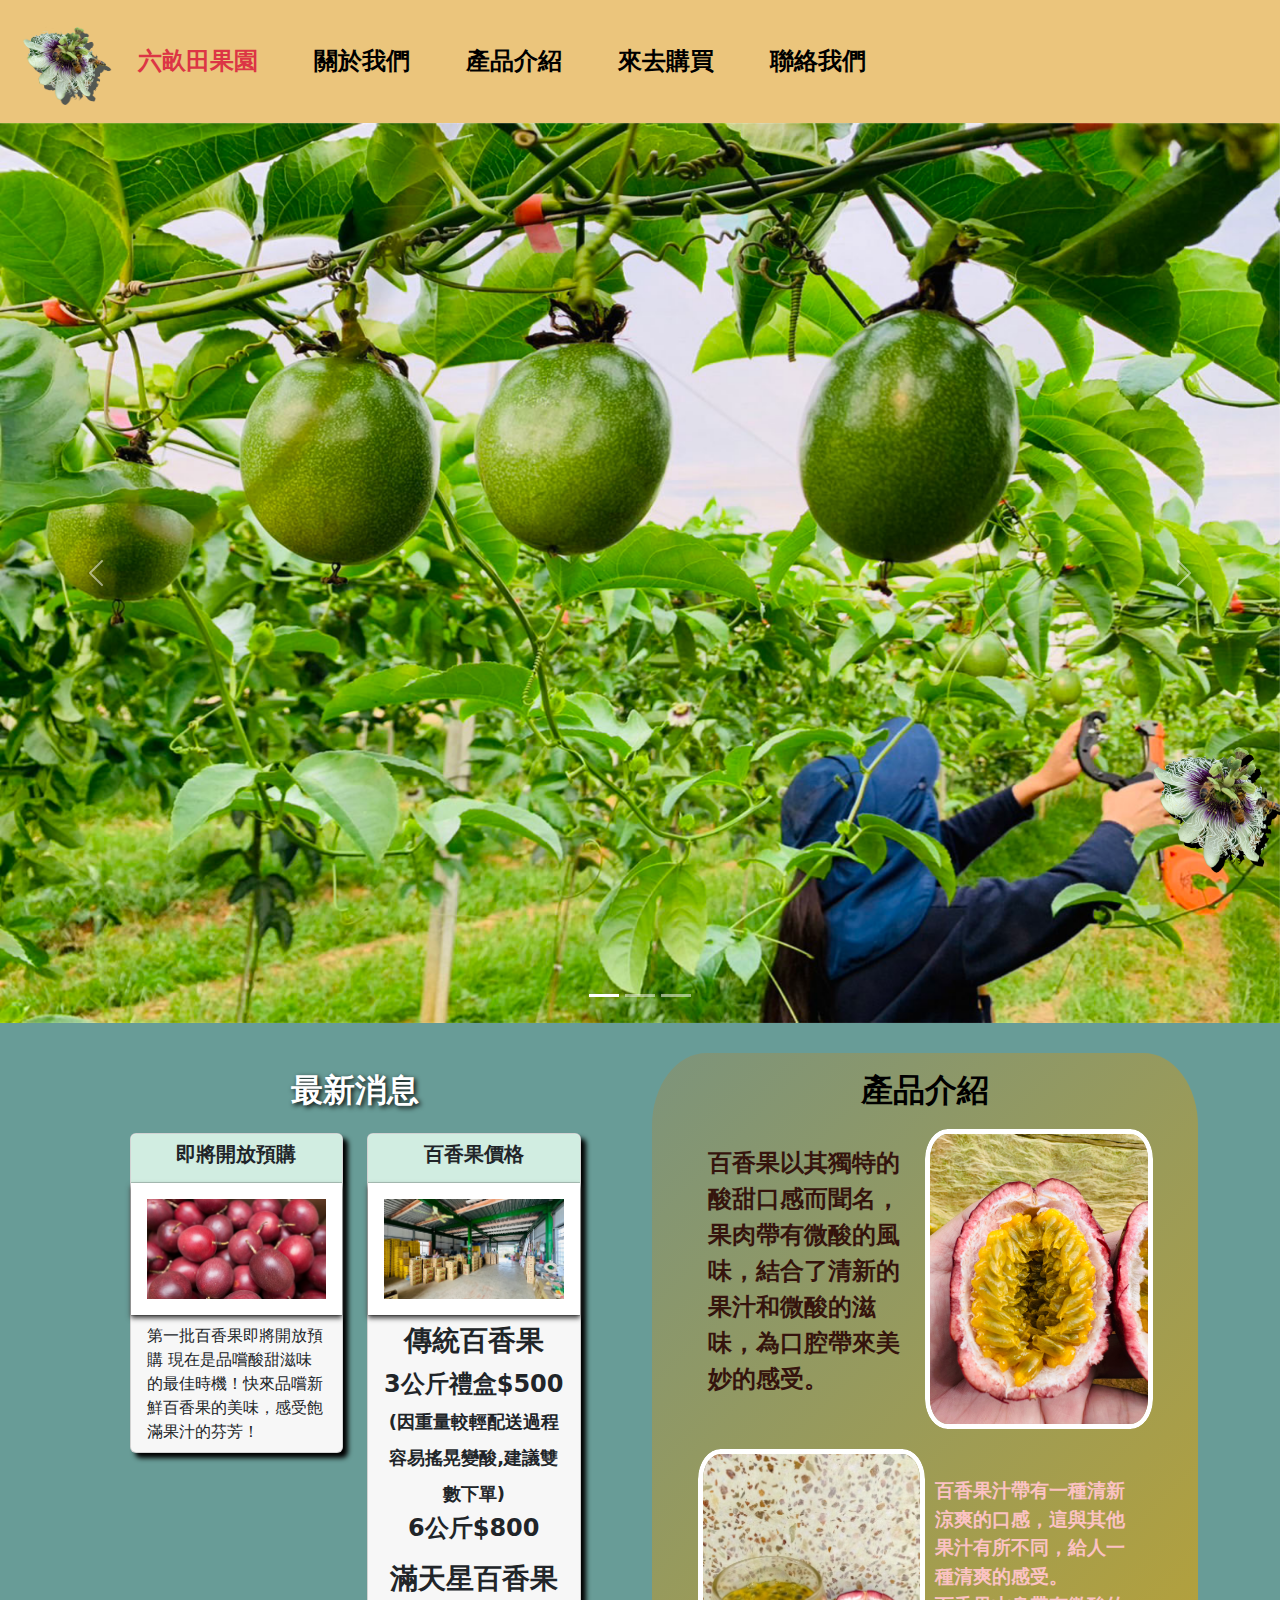
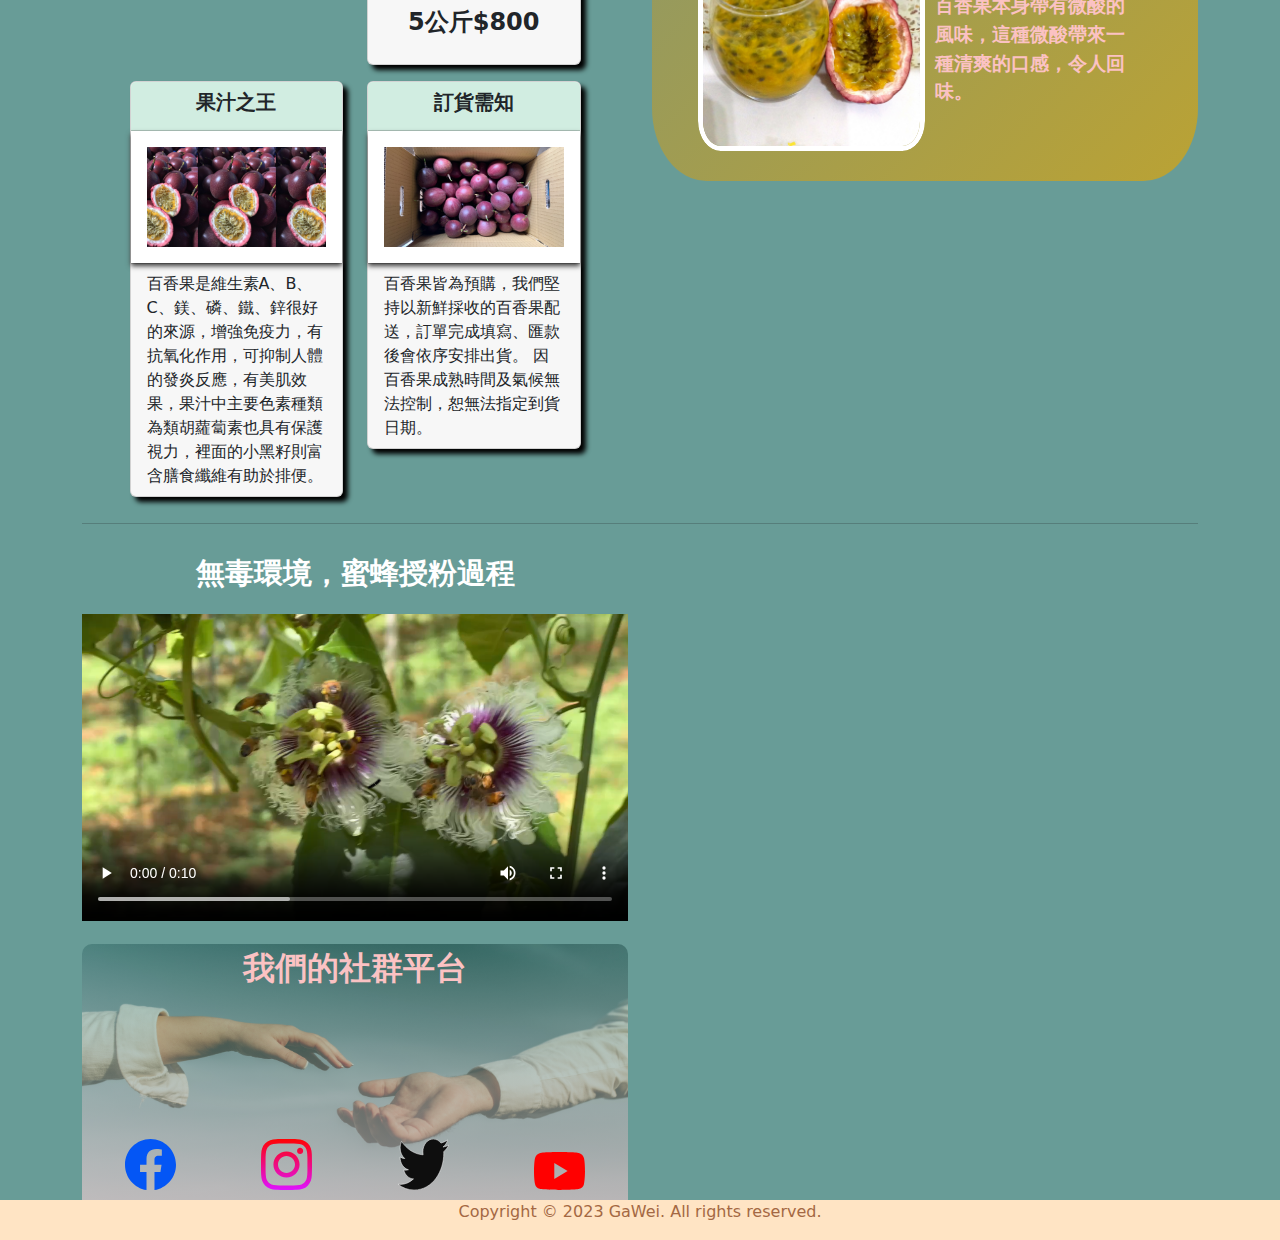
==== index.html @ 19ed992d "更改名稱" ====
<!DOCTYPE html>
<html lang="zh-Hant-TW">

<head>
    <meta charset="UTF-8">
    <meta name="viewport" content="width=device-width, initial-scale=1.0">
    <title>六畝田果園</title>
    <link rel="stylesheet" href="./styles/myall.css">
    <link rel="stylesheet" href="./styles/style.css">
    <link rel="stylesheet" href="./styles/bootstrap.min.css">
    <link rel="shortcut icon" href="./images/titleimg3.png">
    <style>
        header {
            position: sticky;
            top: 0;
            z-index: 10;
        }
        .navtitle {
            background-color: #ebc57c;
        }
    </style>
</head>

<body>
    <!-- 回上層按鈕 -->
    <div id="backtop" class="toTop-arrow">
        <img class="topbtn" src="./images/titleimg3.png">
    </div>
    <!-- 選單列 -->
    <header>
        <nav class="navbar navbar-expand-lg navtitle">
            <div class="container-fluid logo">
                <a class="navbar-brand" href="./index.html">
                    <img class="rtopimg" src="./images/titleimg3.png" alt="百香果B2C">
                    <p class="logotext text-black">六畝田果園</p>
                </a>
                <button class="navbar-toggler" type="button" data-bs-toggle="collapse"
                    data-bs-target="#navbarNavAltMarkup" aria-controls="navbarNavAltMarkup" aria-expanded="false"
                    aria-label="Toggle navigation">
                    <span class="navbar-toggler-icon"></span>
                </button>
                <div class="collapse navbar-collapse" id="navbarNavAltMarkup">
                    <div class="navbar-nav">
                        <a class="nav-link text-danger" aria-current="page" href="./index.html">六畝田果園</a>
                        <a class="nav-link" href="./about.html" target="_self">關於我們</a>
                        <a class="nav-link" href="./product.html" target="_self">產品介紹</a>
                        <a class="nav-link"
                            href="https://docs.google.com/forms/d/1NWblI2OxHromZRNIroQAPuB4x8n7o0hr3y8lmBHATCI/viewform?edit_requested=true"
                            target="_blank">來去購買</a>
                        <a class="nav-link" href="./contactus.html" target="_self">聯絡我們</a>
                    </div>
                </div>
            </div>
        </nav>
    </header>
    <!-- 輪播相片 -->
    <div id="carouselExampleIndicators" class="carousel slide" data-bs-ride="carousel">
        <div class="carousel-indicators">
            <button type="button" data-bs-target="#carouselExampleIndicators" data-bs-slide-to="0" class="active"
                aria-current="true" aria-label="Slide 1"></button>
            <button type="button" data-bs-target="#carouselExampleIndicators" data-bs-slide-to="1"
                aria-label="Slide 2"></button>
            <button type="button" data-bs-target="#carouselExampleIndicators" data-bs-slide-to="2"
                aria-label="Slide 3"></button>
        </div>
        <div class="carousel-inner">
            <div class="carousel-item active">
                <img src="./images/top1.jpg" data-bs-interval="100" class="d-block w-100" alt="...">
            </div>
            <div class="carousel-item">
                <img src="./images/fruit2.jpg" data-bs-interval="100" class="d-block w-100" alt="...">
            </div>
            <div class="carousel-item">
                <img src="./images/top4.jpg" data-bs-interval="100" class="d-block w-100" alt="...">
            </div>
        </div>
        <button class="carousel-control-prev" type="button" data-bs-target="#carouselExampleIndicators"
            data-bs-slide="prev">
            <span class="carousel-control-prev-icon" aria-hidden="true"></span>
            <span class="visually-hidden">Previous</span>
        </button>
        <button class="carousel-control-next" type="button" data-bs-target="#carouselExampleIndicators"
            data-bs-slide="next">
            <span class="carousel-control-next-icon" aria-hidden="true"></span>
            <span class="visually-hidden">Next</span>
        </button>
    </div>
    <main class="main1">
        <div class="container">
            <div class="row">
                <!-- 左邊欄位 -->
                <div class="col-md-6 col-12">
                    <div class="section1">
                        <div class="content1 pt-2 mt-2">
                            <div class="contitle">
                                <h4>最新消息</h4>
                            </div>
                            <div class="row d-flex flex-wrap justify-content-center align-items-start">
                                <div class="col-12 col-md-5 mt-3">
                                    <div class="card">
                                        <div class="card-header card-topbg">
                                            <h5 class="text-center">即將開放預購</h5>
                                        </div>
                                        <div class="card-body">
                                            <div class="cardimg1"></div>
                                        </div>
                                        <div class="card-footer">
                                            第一批百香果即將開放預購
                                            現在是品嚐酸甜滋味的最佳時機！快來品嚐新鮮百香果的美味，感受飽滿果汁的芬芳！
                                        </div>
                                    </div>
                                </div>
                                <div class="col-12 col-md-5 mt-3">
                                    <div class="card">
                                        <div class="card-header card-topbg">
                                            <h5 class="text-center">百香果價格</h5>
                                        </div>
                                        <div class="card-body">
                                            <div class="cardimg2"></div>
                                        </div>
                                        <div class="card-footer">
                                            <h3>傳統百香果</h3>
                                            <p>
                                                3公斤禮盒$500<br>
                                                <span>(因重量較輕配送過程容易搖晃變酸,建議雙數下單)</span> <br>
                                                6公斤$800
                                            </p>
                                            <h3>滿天星百香果</h3>
                                            <p>5公斤$800</p>
                                        </div>
                                    </div>
                                </div>
                                <div class="col-12 col-md-5 mt-3">
                                    <div class="card">
                                        <div class="card-header card-topbg">
                                            <h5 class="text-center">果汁之王</h5>
                                        </div>
                                        <div class="card-body">
                                            <div class="cardimg3"></div>
                                        </div>
                                        <div class="card-footer">
                                            百香果是維生素A、B、C、鎂、磷、鐵、鋅很好的來源，增強免疫力，有抗氧化作用，可抑制人體的發炎反應，有美肌效果，果汁中主要色素種類為類胡蘿蔔素也具有保護視力，裡面的小黑籽則富含膳食纖維有助於排便。
                                        </div>
                                    </div>
                                </div>
                                <div class="col-12 col-md-5 mt-3">
                                    <div class="card">
                                        <div class="card-header card-topbg">
                                            <h5 class="text-center">訂貨需知</h5>
                                        </div>
                                        <div class="card-body">
                                            <div class="cardimg4"></div>
                                        </div>
                                        <div class="card-footer">
                                            百香果皆為預購，我們堅持以新鮮採收的百香果配送，訂單完成填寫、匯款後會依序安排出貨。
                                            因百香果成熟時間及氣候無法控制，恕無法指定到貨日期。
                                        </div>
                                    </div>
                                </div>
                            </div>
                        </div>
                    </div>

                </div>
                <!-- 右邊欄位 -->
                <div class="col-md-6 col-12">
                    <div class="section1">
                        <div class="content2 pt-2 mt-2 ">
                            <div class="contitle">
                                <h4>產品介紹</h4>
                            </div>
                            <div class="col-10 ">
                                <div class="conright1">
                                    <div class="context1">
                                        <p>
                                            百香果以其獨特的酸甜口感而聞名，果肉帶有微酸的風味，結合了清新的果汁和微酸的滋味，為口腔帶來美妙的感受。
                                        </p>
                                    </div>
                                    <div class="pimg">
                                        <img src="./images/fruit11.jpg">
                                    </div>
                                </div>
                            </div>
                            <div class="col-10 ">
                                <div class="conright2">
                                    <div class="context2">
                                        <p>
                                            百香果汁帶有一種清新涼爽的口感，這與其他果汁有所不同，給人一種清爽的感受。
                                            <br>百香果本身帶有微酸的風味，這種微酸帶來一種清爽的口感，令人回味。
                                        </p>
                                    </div>
                                    <div class="pimg">
                                        <img src="./images/fruit10.jpg">
                                    </div>
                                </div>
                            </div>
                        </div>
                    </div>
                </div>
            </div>
            <hr class="minhr">
            <div class="row bottompar">
                <div class="col-md-6 col-12">
                    <div class="section2 mt-3">
                        <!-- <div class="par2leftimg col-12 mt-3"></div> -->
                        <h3 class="videotitle">無毒環境，蜜蜂授粉過程</h3>
                        <video class="par2leftimg col-12 mt-3" autoplay="true" controls="true" src="./video/TTT.mp4" >
                        影片消失了!
                        </video>
                        <div class="par2leftbottom col-12 mt-3 ">
                            <div class="title">我們的社群平台</div>
                            <div class="icon">
                                <div><img src="./icon/facebook.svg" alt=""></div>
                                <div><img src="./icon/instagram.svg" alt=""></div>
                                <div><img src="./icon/twitter.svg" alt=""></div>
                                <div><img src="./icon/youtube.svg" alt=""></div>
                            </div>
                        </div>
                    </div>
                </div>
            </div>
        </div>
    </main>
    <!-- 頁尾 -->
    <footer class="footer">
        <div>
            <p>Copyright © 2023 GaWei. All rights reserved.</p>
        </div>
    </footer>

    <script src="./js/Jquery.js"></script>
    <script src="./js/bootstrap.bundle.min.js"></script>
    <script src="./js/list.js"></script>



    <script>
        // 回最上層按鈕
        $(function () {
            $("#backtop").click(function () {
                console.log("ok");
                $("html,body").animate({ scrollTop: 0 }, 333);
            });
            $(window).scroll(function () {
                if ($(this).scrollTop() > 300) {
                    $("#backtop").fadeIn(222);
                } else {
                    $("#backtop").stop().fadeOut(222);
                }
            });
        });


        let header = document.querySelector("header");
        window.addEventListener("scroll", () => {
            if (window.pageYOffset != 0) {
                header.style = "box-shadow:3px 3px 5px 1px #000"
            } else {
                header.style = "box-shadow:none"
            }
        });
    </script>
</body>

</html>
---- styles/myall.css ----
:root{            
    --mycolor1:#d6d2c1;
    --mycolor2:#be8e63;
    --mycolor3:#a46843;
    --mycolor4:#35140d;
    --mycolor5:#135aab;
    --mycolor6:#11af9c;
    --mycolor7:#eae5d9;
    --mycolor8:#cc8b56;
    --mycolor9:#fbc2c3;
    --mycolor10:#f37672;
    --mycolor11:#e62227;
    --mycolor12:#a13f97;
    --mycolor13:#FF007F;
    --mycolor14:#E86094;
}
---- styles/style.css ----
@charset "UTF-8";
body,
html {
  max-width: 1400px;
  margin: 0 auto;
}
body header nav .logo .navbar-brand img,
html header nav .logo .navbar-brand img {
  width: 8vw;
  filter: drop-shadow(5px 5px rgb(83, 87, 82));
}
body header nav .logo .navbar-brand .logotext,
html header nav .logo .navbar-brand .logotext {
  display: none;
}
body header nav .logo .collapse .navbar-nav a,
html header nav .logo .collapse .navbar-nav a {
  font-size: 1.5rem;
  font-weight: bolder;
  color: black;
  margin-right: 40px;
  position: relative;
}
body header nav .logo .collapse .navbar-nav a::after,
html header nav .logo .collapse .navbar-nav a::after {
  content: "";
  position: absolute;
  left: 0;
  bottom: -3px;
  width: 0px;
  height: 2px;
  background-color: red;
  transition: width 0.8s ease;
}
body header nav .logo .collapse .navbar-nav a:hover::after,
html header nav .logo .collapse .navbar-nav a:hover::after {
  width: 100%;
}
body .carousel .carousel-inner .carousel-item img,
html .carousel .carousel-inner .carousel-item img {
  height: 100vh;
}
@media screen and (max-width: 768px) {
  body .carousel .carousel-inner .carousel-item img,
  html .carousel .carousel-inner .carousel-item img {
    height: 50vh;
  }
}
body .toTop-arrow img,
html .toTop-arrow img {
  width: 10rem;
  height: 10rem;
  padding: 0;
  margin: 0;
  border: 0;
  cursor: pointer;
  position: fixed;
  right: -1rem;
  bottom: 1rem;
  z-index: 99;
  filter: drop-shadow(5px 5px black);
}
body .toTop-arrow.hide,
html .toTop-arrow.hide {
  transform: translateX(120%);
}
body .main1,
html .main1 {
  min-height: 85vw;
  background-color: #689C97;
}
body .main1 .container .row .section1,
html .main1 .container .row .section1 {
  margin-top: 30px;
}
body .main1 .container .row .section1 .content1,
html .main1 .container .row .section1 .content1 {
  min-height: 40vw;
  border-radius: 10%;
  padding-bottom: 10px;
}
body .main1 .container .row .section1 .content1 .contitle,
html .main1 .container .row .section1 .content1 .contitle {
  margin-top: 10px;
  text-shadow: 2px 2px 5px black;
}
body .main1 .container .row .section1 .content1 .contitle h4,
html .main1 .container .row .section1 .content1 .contitle h4 {
  color: rgb(255, 255, 255);
  text-align: center;
  font-weight: bolder;
  font-size: 2rem;
}
body .main1 .container .row .section1 .content1 .row .card,
html .main1 .container .row .section1 .content1 .row .card {
  box-shadow: 5px 5px 5px #000000;
}
body .main1 .container .row .section1 .content1 .row .card .card-header,
html .main1 .container .row .section1 .content1 .row .card .card-header {
  background-color: #D1EDE1;
}
body .main1 .container .row .section1 .content1 .row .card .card-header h5,
html .main1 .container .row .section1 .content1 .row .card .card-header h5 {
  font-weight: bolder;
}
body .main1 .container .row .section1 .content1 .row .card .card-body,
html .main1 .container .row .section1 .content1 .row .card .card-body {
  cursor: pointer;
  box-shadow: 0px 3px 5px #3c3c3c;
}
body .main1 .container .row .section1 .content1 .row .card .card-body .cardimg1,
html .main1 .container .row .section1 .content1 .row .card .card-body .cardimg1 {
  background-image: url(../images/fruit2.jpg);
  background-position: center center;
  background-size: cover;
  height: 100px;
}
body .main1 .container .row .section1 .content1 .row .card .card-body .cardimg2,
html .main1 .container .row .section1 .content1 .row .card .card-body .cardimg2 {
  background-image: url(../images/newsimg4.jpg);
  background-position: center center;
  background-size: cover;
  height: 100px;
}
body .main1 .container .row .section1 .content1 .row .card .card-body .cardimg3,
html .main1 .container .row .section1 .content1 .row .card .card-body .cardimg3 {
  background-image: url(../images/newsimg3.jpg);
  background-position: center center;
  background-size: contain;
  height: 100px;
}
body .main1 .container .row .section1 .content1 .row .card .card-body .cardimg4,
html .main1 .container .row .section1 .content1 .row .card .card-body .cardimg4 {
  background-image: url(../images/newsimg.jpg);
  background-position: center center;
  background-size: cover;
  height: 100px;
}
body .main1 .container .row .section1 .content1 .row .card .card-footer h3,
html .main1 .container .row .section1 .content1 .row .card .card-footer h3 {
  text-align: center;
  font-weight: 900;
}
body .main1 .container .row .section1 .content1 .row .card .card-footer p,
html .main1 .container .row .section1 .content1 .row .card .card-footer p {
  text-align: center;
  font-weight: 900;
  font-size: 24px;
}
body .main1 .container .row .section1 .content1 .row .card .card-footer span,
html .main1 .container .row .section1 .content1 .row .card .card-footer span {
  font-size: 18px;
}
body .main1 .container .row .section1 .content2,
html .main1 .container .row .section1 .content2 {
  min-height: 40vw;
  background: linear-gradient(135deg, rgba(207, 116, 11, 0.2), rgba(221, 165, 10, 0.7));
  border-radius: 10%;
  padding-bottom: 10px;
}
body .main1 .container .row .section1 .content2 .contitle,
html .main1 .container .row .section1 .content2 .contitle {
  margin-top: 10px;
}
body .main1 .container .row .section1 .content2 .contitle h4,
html .main1 .container .row .section1 .content2 .contitle h4 {
  color: black;
  text-align: center;
  font-weight: bolder;
  font-size: 2rem;
}
body .main1 .container .row .section1 .content2 .col-10,
html .main1 .container .row .section1 .content2 .col-10 {
  min-height: 300;
  margin: 20px auto;
  display: flex;
  flex-direction: column;
  justify-content: start;
}
body .main1 .container .row .section1 .content2 .col-10 .conright1,
html .main1 .container .row .section1 .content2 .col-10 .conright1 {
  min-height: 15vw;
  border-radius: 10%;
  display: flex;
  justify-content: space-around;
}
body .main1 .container .row .section1 .content2 .col-10 .conright1 .context1,
html .main1 .container .row .section1 .content2 .col-10 .conright1 .context1 {
  max-width: 50%;
  display: flex;
  align-items: center;
}
body .main1 .container .row .section1 .content2 .col-10 .conright1 .context1 p,
html .main1 .container .row .section1 .content2 .col-10 .conright1 .context1 p {
  padding: 10px;
  font-weight: bolder;
  font-size: 1.5rem;
  color: var(--mycolor4);
}
body .main1 .container .row .section1 .content2 .col-10 .conright1 .pimg,
html .main1 .container .row .section1 .content2 .col-10 .conright1 .pimg {
  border-radius: 10%;
  min-height: 300px;
  width: 400px;
  min-width: 80px;
  overflow: hidden;
  display: flex;
  justify-content: center;
  align-items: center;
}
body .main1 .container .row .section1 .content2 .col-10 .conright1 .pimg img,
html .main1 .container .row .section1 .content2 .col-10 .conright1 .pimg img {
  min-height: 300px;
  width: 400px;
  min-width: 80px;
  transition: all 0.8;
  border: 5px solid white;
  border-radius: 10%;
}
body .main1 .container .row .section1 .content2 .col-10 .conright1 .pimg img:hover,
html .main1 .container .row .section1 .content2 .col-10 .conright1 .pimg img:hover {
  transform: scale(1.2);
}
body .main1 .container .row .section1 .content2 .col-10 .conright2,
html .main1 .container .row .section1 .content2 .col-10 .conright2 {
  min-height: 15vw;
  border-radius: 10%;
  display: flex;
  flex-direction: row-reverse;
  justify-content: space-around;
}
body .main1 .container .row .section1 .content2 .col-10 .conright2 .context2,
html .main1 .container .row .section1 .content2 .col-10 .conright2 .context2 {
  max-width: 50%;
  display: flex;
  align-items: center;
}
body .main1 .container .row .section1 .content2 .col-10 .conright2 .context2 p,
html .main1 .container .row .section1 .content2 .col-10 .conright2 .context2 p {
  padding: 10px;
  font-weight: bolder;
  font-size: 1.2rem;
  color: var(--mycolor9);
}
body .main1 .container .row .section1 .content2 .col-10 .conright2 .pimg,
html .main1 .container .row .section1 .content2 .col-10 .conright2 .pimg {
  border-radius: 10%;
  min-height: 300px;
  width: 400px;
  min-width: 80px;
  overflow: hidden;
  display: flex;
  justify-content: center;
  align-items: center;
}
body .main1 .container .row .section1 .content2 .col-10 .conright2 .pimg img,
html .main1 .container .row .section1 .content2 .col-10 .conright2 .pimg img {
  min-height: 300px;
  width: 400px;
  min-width: 80px;
  transition: all 0.8;
  border: 5px solid white;
  border-radius: 10%;
}
body .main1 .container .row .section1 .content2 .col-10 .conright2 .pimg img:hover,
html .main1 .container .row .section1 .content2 .col-10 .conright2 .pimg img:hover {
  transform: scale(1.2);
}
body .main1 .container .bottompar .section2,
html .main1 .container .bottompar .section2 {
  min-height: 40vw;
}
body .main1 .container .bottompar .section2 .videotitle,
html .main1 .container .bottompar .section2 .videotitle {
  text-align: center;
  font-weight: 700;
  color: white;
  font-size: 1.8rem;
}
body .main1 .container .bottompar .section2 .par2leftbottom,
html .main1 .container .bottompar .section2 .par2leftbottom {
  background: linear-gradient(180deg, rgba(30, 212, 173, 0.2), rgba(206, 194, 194, 0.7)), url(../images/bottombg.jpg);
  background-position: center center;
  background-size: cover;
  min-height: 20vw;
  display: flex;
  flex-direction: column;
  justify-content: space-between;
  border-radius: 10px 10px 0 0;
}
body .main1 .container .bottompar .section2 .par2leftbottom .title,
html .main1 .container .bottompar .section2 .par2leftbottom .title {
  text-align: center;
  color: var(--mycolor9);
  font-weight: bold;
  font-size: 2rem;
}
body .main1 .container .bottompar .section2 .par2leftbottom .icon,
html .main1 .container .bottompar .section2 .par2leftbottom .icon {
  display: flex;
  flex-direction: row;
  flex-wrap: wrap;
  justify-content: space-around;
  align-items: end;
  margin-bottom: 10px;
}
body .main1 .container .bottompar .section2 .par2leftbottom .icon img,
html .main1 .container .bottompar .section2 .par2leftbottom .icon img {
  width: 4vw;
  cursor: pointer;
}
body .main1 .container .bottompar .section2 .par2leftbottom .icon img:hover,
html .main1 .container .bottompar .section2 .par2leftbottom .icon img:hover {
  transform: scale(1.2);
}
body .main1 .container .bottompar .bottomtextr .col-12,
html .main1 .container .bottompar .bottomtextr .col-12 {
  min-height: 9vw;
  background: linear-gradient(to bottom, rgba(206, 209, 40, 0.3), rgba(226, 11, 11, 0.7));
  border-radius: 20px;
  display: flex;
  flex-direction: column;
  justify-content: center;
}
body .main1 .container .bottompar .bottomtextr .col-12 p,
html .main1 .container .bottompar .bottomtextr .col-12 p {
  color: white;
  font-size: 1.5rem;
  font-weight: 600;
  padding: 0 20px;
}
body .main2,
html .main2 {
  background-image: url(../images/big.jpg);
  min-height: 100vw;
  background-position: center center;
  background-size: cover;
}
body .main2 .container .row .section1,
html .main2 .container .row .section1 {
  display: flex;
  flex-direction: row;
}
body .main2 .container .row .section1 .box,
html .main2 .container .row .section1 .box {
  min-height: 100vw;
}
body .main2 .container .row .section1 .box .title h2,
html .main2 .container .row .section1 .box .title h2 {
  text-align: center;
  color: var(--mycolor12);
  font-size: 3rem;
  font-weight: bold;
  text-shadow: 0.75rem 0.75rem 0.5rem #d4d11c;
}
body .main2 .container .row .section1 .box .title2 h2,
html .main2 .container .row .section1 .box .title2 h2 {
  text-align: center;
  color: var(--mycolor12);
  font-size: 3rem;
  font-weight: bold;
  text-shadow: 0.75rem 0.75rem 0.5rem #d4d11c;
}
body .main2 .container .row .section1 .box .part1 .left,
html .main2 .container .row .section1 .box .part1 .left {
  min-height: 19.5vw;
}
body .main2 .container .row .section1 .box .part1 .left .leftbox,
html .main2 .container .row .section1 .box .part1 .left .leftbox {
  min-height: 19.5vw;
  display: flex;
  flex-direction: row;
  align-items: center;
}
body .main2 .container .row .section1 .box .part1 .left .leftbox .imgout,
html .main2 .container .row .section1 .box .part1 .left .leftbox .imgout {
  min-height: 200px;
  min-width: 200px;
  margin: 0 30px;
  border-radius: 50%;
  overflow: hidden;
}
body .main2 .container .row .section1 .box .part1 .left .leftbox .imgout img,
html .main2 .container .row .section1 .box .part1 .left .leftbox .imgout img {
  border-radius: 50%;
  height: 200px;
  width: 200px;
}
body .main2 .container .row .section1 .box .part1 .left .leftbox .imgout img:hover,
html .main2 .container .row .section1 .box .part1 .left .leftbox .imgout img:hover {
  transform: scale(1.2);
  transition: 1s;
}
body .main2 .container .row .section1 .box .part1 .left .leftbox .leftconent,
html .main2 .container .row .section1 .box .part1 .left .leftbox .leftconent {
  padding: 2rem;
  line-height: 2rem;
  font-size: 1.5rem;
  font-weight: bolder;
  background: linear-gradient(150deg, rgba(255, 255, 255, 0.3), rgba(180, 178, 37, 0.842));
  margin-right: 10px;
}
body .main2 .container .row .section1 .box .row .part2 .timeline,
html .main2 .container .row .section1 .box .row .part2 .timeline {
  position: relative;
}
body .main2 .container .row .section1 .box .row .part2 .timeline::before,
html .main2 .container .row .section1 .box .row .part2 .timeline::before {
  position: absolute;
  top: 0;
  bottom: 0;
  content: "";
  width: 5px;
  background: linear-gradient(to bottom, rgb(64, 216, 18), rgb(12, 88, 28));
  left: 50%;
  transform: translateX(-50%);
}
body .main2 .container .row .section1 .box .row .part2 .timeline .timetext1,
html .main2 .container .row .section1 .box .row .part2 .timeline .timetext1 {
  position: relative;
  display: flex;
  align-items: center;
}
body .main2 .container .row .section1 .box .row .part2 .timeline .timetext1::after,
html .main2 .container .row .section1 .box .row .part2 .timeline .timetext1::after {
  position: absolute;
  content: "發芽期";
  top: -3%;
  left: 50%;
  transform: translateX(-50%);
  font-weight: bolder;
  background-color: #3c3c3c;
  color: wheat;
  padding-right: 3px;
  padding-left: 3px;
  border-radius: 5px;
}
body .main2 .container .row .section1 .box .row .part2 .timeline .timetext2,
html .main2 .container .row .section1 .box .row .part2 .timeline .timetext2 {
  position: relative;
  display: flex;
  align-items: center;
}
body .main2 .container .row .section1 .box .row .part2 .timeline .timetext2::after,
html .main2 .container .row .section1 .box .row .part2 .timeline .timetext2::after {
  position: absolute;
  content: "開花期";
  top: -5%;
  left: 50%;
  transform: translateX(-50%);
  font-weight: bolder;
  background-color: #3c3c3c;
  color: wheat;
  padding-right: 3px;
  padding-left: 3px;
  border-radius: 5px;
}
body .main2 .container .row .section1 .box .row .part2 .timeline .timetext3,
html .main2 .container .row .section1 .box .row .part2 .timeline .timetext3 {
  position: relative;
  display: flex;
  align-items: center;
}
body .main2 .container .row .section1 .box .row .part2 .timeline .timetext3::after,
html .main2 .container .row .section1 .box .row .part2 .timeline .timetext3::after {
  position: absolute;
  content: "結果期";
  top: -5%;
  left: 50%;
  transform: translateX(-50%);
  font-weight: bolder;
  background-color: #3c3c3c;
  color: wheat;
  padding-right: 3px;
  padding-left: 3px;
  border-radius: 5px;
}
body .main2 .container .row .section1 .box .row .part2 .timeline .timetext4,
html .main2 .container .row .section1 .box .row .part2 .timeline .timetext4 {
  position: relative;
  display: flex;
  align-items: center;
}
body .main2 .container .row .section1 .box .row .part2 .timeline .timetext4::after,
html .main2 .container .row .section1 .box .row .part2 .timeline .timetext4::after {
  position: absolute;
  content: "成熟期";
  top: -15%;
  left: 50%;
  transform: translateX(-50%);
  font-weight: bolder;
  background-color: #3c3c3c;
  color: wheat;
  padding-right: 3px;
  padding-left: 3px;
  border-radius: 5px;
}
body .main2 .container .row .section1 .box .row .part2 .timeline .col-12,
html .main2 .container .row .section1 .box .row .part2 .timeline .col-12 {
  align-items: center;
  font-size: 1.25rem;
}
body .main2 .container .row .section1 .box .row .part2 .timeline .col-12 .img1,
html .main2 .container .row .section1 .box .row .part2 .timeline .col-12 .img1 {
  min-height: 10vw;
  min-width: 2vw;
  background-image: url(../百香果生長圖片/修過/1.png);
  background-position: center center;
  background-size: cover;
  border-radius: 50%;
}
body .main2 .container .row .section1 .box .row .part2 .timeline .col-12 .text1,
html .main2 .container .row .section1 .box .row .part2 .timeline .col-12 .text1 {
  background: linear-gradient(to bottom, rgba(0, 0, 0, 0.3), rgba(0, 0, 0, 0.7));
  border-radius: 0 10% 10% 0;
  color: white;
  padding: 20px 20px;
  font-weight: 500;
}
body .main2 .container .row .section1 .box .row .part2 .timeline .col-12 .img2,
html .main2 .container .row .section1 .box .row .part2 .timeline .col-12 .img2 {
  min-height: 10vw;
  min-width: 2vw;
  background-image: url(../百香果生長圖片/2.jpg);
  background-position: center center;
  background-size: cover;
  border-radius: 10%;
}
body .main2 .container .row .section1 .box .row .part2 .timeline .col-12 .text2,
html .main2 .container .row .section1 .box .row .part2 .timeline .col-12 .text2 {
  color: white;
  padding: 20px 20px;
  font-weight: 500;
  background: linear-gradient(to bottom, rgba(0, 0, 0, 0.3), rgba(0, 0, 0, 0.7));
  border-radius: 10% 0 0 10%;
  min-height: 10vw;
}
body .main2 .container .row .section1 .box .row .part2 .timeline .col-12 .img3,
html .main2 .container .row .section1 .box .row .part2 .timeline .col-12 .img3 {
  min-height: 10vw;
  min-width: 2vw;
  background-image: url(../百香果生長圖片/3.jpg);
  background-position: center center;
  background-size: cover;
  border-radius: 50%;
}
body .main2 .container .row .section1 .box .row .part2 .timeline .col-12 .text3,
html .main2 .container .row .section1 .box .row .part2 .timeline .col-12 .text3 {
  background: linear-gradient(to bottom, rgba(0, 0, 0, 0.3), rgba(0, 0, 0, 0.7));
  border-radius: 0 10% 10% 0;
  color: white;
  padding: 20px 20px;
  font-weight: 500;
}
body .main2 .container .row .section1 .box .row .part2 .timeline .col-12 .img4,
html .main2 .container .row .section1 .box .row .part2 .timeline .col-12 .img4 {
  min-height: 10vw;
  min-width: 2vw;
  background-image: url(../百香果生長圖片/4.jpg);
  background-position: bottom center;
  background-size: cover;
  border-radius: 10%;
}
body .main2 .container .row .section1 .box .row .part2 .timeline .col-12 .text4,
html .main2 .container .row .section1 .box .row .part2 .timeline .col-12 .text4 {
  color: white;
  padding: 20px 20px;
  font-weight: 500;
  background: linear-gradient(to bottom, rgba(0, 0, 0, 0.3), rgba(0, 0, 0, 0.7));
  border-radius: 10% 0 0 10%;
  min-height: 10vw;
}
body .main3 .my-3,
html .main3 .my-3 {
  align-items: center;
}
body .main3 .my-3 .attention-area,
html .main3 .my-3 .attention-area {
  opacity: 0;
  transition: 2s;
}
body .main3 .my-3 .attention-area .toptext,
html .main3 .my-3 .attention-area .toptext {
  background: rgba(0, 0, 0, 0.2);
  border-radius: 20%;
}
body .main3 .my-3 .attention-area .toptext h3,
html .main3 .my-3 .attention-area .toptext h3 {
  text-align: center;
  font-weight: bolder;
}
body .main3 .my-3 .attention-area .toptext ul li,
html .main3 .my-3 .attention-area .toptext ul li {
  line-height: 2rem;
  font-size: 1rem;
  font-weight: 800;
  list-style: lower-roman;
}
body .main3 .my-3 .attention-area .toptext ul li span,
html .main3 .my-3 .attention-area .toptext ul li span {
  color: var(--mycolor14);
}
body .main3 .my-2 .row .mb-3 .card,
html .main3 .my-2 .row .mb-3 .card {
  border: 2px solid var(--mycolor13);
  background: linear-gradient(180deg, rgba(255, 255, 255, 0.2), rgba(255, 255, 255, 0.7));
}
body .main3 .my-2 .row .mb-3 .card .card-head,
html .main3 .my-2 .row .mb-3 .card .card-head {
  text-align: center;
  padding-top: 0.5rem;
}
body .main3 .my-2 .row .mb-3 .card .card-head h4,
html .main3 .my-2 .row .mb-3 .card .card-head h4 {
  color: var(--mycolor12);
  font-weight: bolder;
}
body .main3 .my-2 .row .mb-3 .card .card-body p,
html .main3 .my-2 .row .mb-3 .card .card-body p {
  margin-top: 10px;
  font-weight: 900;
}
body .main3 .my-2 .row .mb-3 .card .card-body .pimg1:hover,
html .main3 .my-2 .row .mb-3 .card .card-body .pimg1:hover {
  content: url("../images/修過/p4.png");
}
body .main3 .my-2 .row .mb-3 .card .card-body .pimg2:hover,
html .main3 .my-2 .row .mb-3 .card .card-body .pimg2:hover {
  content: url("../images/修過/p5.png");
}
body .main3 .my-2 .row .mb-3 .card .card-body .pimg3:hover,
html .main3 .my-2 .row .mb-3 .card .card-body .pimg3:hover {
  content: url("../images/修過/p6.png");
}
body .main3 .my-2 .row .mb-3 .card .card-body .pimg4:hover,
html .main3 .my-2 .row .mb-3 .card .card-body .pimg4:hover {
  content: url("../images/修過/p7.png");
}
body .main3 .my-2 .row .mb-3 .card .card-body .pimg5:hover,
html .main3 .my-2 .row .mb-3 .card .card-body .pimg5:hover {
  content: url("../images/修過/p8.png");
}
body .main3 .my-2 .row .mb-3 .card .card-body .pimg6:hover,
html .main3 .my-2 .row .mb-3 .card .card-body .pimg6:hover {
  content: url("../images/修過/p9.png");
}
body .main3 .my-2 .row .mb-3 .card .card-body .pimg7:hover,
html .main3 .my-2 .row .mb-3 .card .card-body .pimg7:hover {
  content: url("../images/修過/p10.png");
}
body .main3 .my-2 .row .mb-3 .card .card-footer,
html .main3 .my-2 .row .mb-3 .card .card-footer {
  text-align: center;
}
body .main3 .my-2 .row .mb-3 .card:hover,
html .main3 .my-2 .row .mb-3 .card:hover {
  box-shadow: 5px 5px 5px black;
  transform: skew(-2deg);
  transition: 0.3s;
}
body .main4,
html .main4 {
  background: linear-gradient(160deg, var(--mycolor1), var(--mycolor12));
  min-height: 70vw;
}
body .main4 .container .sectionI .top-l .col-12 .mt-3 .span1,
html .main4 .container .sectionI .top-l .col-12 .mt-3 .span1 {
  font-weight: bolder;
  font-size: 1.7rem;
  font-family: 標楷體;
}
body .main4 .container .sectionI .top-l .col-12 .mt-3 .span2,
html .main4 .container .sectionI .top-l .col-12 .mt-3 .span2 {
  font-size: 1.4rem;
  font-family: 標楷體;
}
body .main4 .container .sectionI .top-l .col-12 .mt-3 img,
html .main4 .container .sectionI .top-l .col-12 .mt-3 img {
  max-width: 60px;
}
body .main4 .container .sectionII .mid-r,
html .main4 .container .sectionII .mid-r {
  display: flex;
  align-items: center;
}
body .main4 .container .sectionII .mid-r .imababy1,
body .main4 .container .sectionII .mid-r .imababy2,
body .main4 .container .sectionII .mid-r .imababy3,
body .main4 .container .sectionII .mid-r .imababy4,
html .main4 .container .sectionII .mid-r .imababy1,
html .main4 .container .sectionII .mid-r .imababy2,
html .main4 .container .sectionII .mid-r .imababy3,
html .main4 .container .sectionII .mid-r .imababy4 {
  width: 10vw;
  height: 10vw;
}
body .main4 .container .sectionII .mid-r .imababy1,
html .main4 .container .sectionII .mid-r .imababy1 {
  transform: rotate(45deg);
  animation: open 6s linear infinite;
}
body .main4 .container .sectionII .mid-r .imababy2,
html .main4 .container .sectionII .mid-r .imababy2 {
  transform: rotate(330deg);
  animation: open 3s linear infinite;
}
body .main4 .container .sectionII .mid-r .imababy3,
html .main4 .container .sectionII .mid-r .imababy3 {
  transform: rotate(330deg);
  animation: open 2s linear infinite;
}
body .main4 .container .sectionII .mid-r .imababy4,
html .main4 .container .sectionII .mid-r .imababy4 {
  transform: rotate(45deg);
  animation: open 7s alternate infinite;
}
@keyframes open {
  0% {
    opacity: 0;
    transform: translateX(0);
    transform: translateY(-10%);
  }
  25% {
    opacity: 0.4;
    transform: translateX(10%);
    transform: translateY(-20%);
  }
  50% {
    opacity: 0.6;
    transform: translateX(20%);
    transform: translateY(-25%);
  }
  75% {
    opacity: 0.8;
    transform: translateX(-10%);
  }
  100% {
    opacity: 1;
    transform: translateX(20%);
  }
}
body .main4 .container .sectionIII,
html .main4 .container .sectionIII {
  margin-top: 10%;
  overflow: hidden;
}
body .main4 .container .sectionIII .cards,
html .main4 .container .sectionIII .cards {
  display: flex;
  flex-wrap: nowrap;
  animation: marquee 20s linear infinite;
}
body .main4 .container .sectionIII .cards:hover,
html .main4 .container .sectionIII .cards:hover {
  animation-play-state: paused;
}
body .main4 .container .sectionIII .cards .cartcontent .card .card-head,
html .main4 .container .sectionIII .cards .cartcontent .card .card-head {
  display: flex;
  flex-direction: row;
  justify-content: center;
}
body .main4 .container .sectionIII .cards .cartcontent .card .card-head h4,
html .main4 .container .sectionIII .cards .cartcontent .card .card-head h4 {
  margin-top: 15px;
}
@keyframes marquee {
  0% {
    transform: translateX(0);
  }
  100% {
    transform: translateX(-100%);
  }
}
body .main5,
html .main5 {
  background: linear-gradient(330deg, var(--mycolor8), var(--mycolor12));
  padding-bottom: 3%;
}
body .main5 .banner,
html .main5 .banner {
  height: 20vh;
  background-image: url(../images/修過/banner.png);
  background-position: center center;
  background-size: cover;
}
body .main5 .container .title h3 .texten,
html .main5 .container .title h3 .texten {
  color: rgb(105, 101, 101);
  text-shadow: 2px 2px 2px white;
}
body .main5 .container .row .col-md-8 .iframes,
html .main5 .container .row .col-md-8 .iframes {
  height: 25vw;
  display: flex;
  justify-content: center;
}
body .main5 .container .row .col-md-8 .iframes-imges,
html .main5 .container .row .col-md-8 .iframes-imges {
  height: 20vw;
  margin-top: 10px;
  display: flex;
  justify-content: space-around;
  align-items: center;
}
body .main5 .container .row .col-md-8 .iframes-imges a,
html .main5 .container .row .col-md-8 .iframes-imges a {
  display: flex;
  justify-content: space-around;
  align-items: center;
}
body .main5 .container .row .col-md-8 .iframes-imges a img,
html .main5 .container .row .col-md-8 .iframes-imges a img {
  height: 80%;
  width: 80%;
  border-radius: 20%;
}
body .main5 .container .row .col-md-8 .iframes-imges a img:hover,
html .main5 .container .row .col-md-8 .iframes-imges a img:hover {
  border: 5px solid white;
}
body .main5 .container .row .col-md-8 .iframes-imges a:hover,
html .main5 .container .row .col-md-8 .iframes-imges a:hover {
  opacity: 0.7;
}
body .main5 .container .row .col-md-4 .mytext h3,
html .main5 .container .row .col-md-4 .mytext h3 {
  border-bottom: 3px solid red;
}
body .footer,
html .footer {
  min-height: 3vw;
  background-color: bisque;
  display: flex;
  flex-direction: row;
  align-items: center;
  justify-content: center;
}
body .footer p,
html .footer p {
  color: var(--mycolor3);
  font-size: 1rem;
}

@keyframes salemon {
  0% {
    background-color: yellow;
  }
  100% {
    background-color: black;
  }
}
@media screen and (max-width: 992px) {
  body .toTop-arrow img {
    width: 5rem;
    height: 5rem;
    margin-right: 15px;
    opacity: 0.7;
  }
  body header nav .logo .navbar-brand {
    display: flex;
    align-items: center;
  }
  body header nav .logo .navbar-brand img {
    width: 20vw;
  }
  body header nav .logo .navbar-brand .logotext {
    display: block;
    color: var(--mycolor7);
    font-size: 2rem;
    font-weight: bolder;
    margin-top: 10px;
  }
  body .main2 .section1 {
    display: flex;
    flex-direction: row;
    flex-wrap: wrap;
  }
  body .main2 .section1 .rightbox .row .part2 .timeline .sbox .simg {
    height: 30vw;
    width: 30vw;
    border-radius: 0%;
  }
}
@media screen and (max-width: 768px) {
  main .container .bottompar {
    display: flex;
    flex-direction: column-reverse;
  }
  main .container .bottompar .section2 {
    display: flex;
    flex-direction: column;
    justify-content: end;
  }
  main .container .bottompar .section2 .par2leftbottom .icon img {
    min-width: 10vw;
  }
  main .container .bottompar .bottomtextr .col-12 {
    margin-top: 30px;
  }
  .main2 .section1 .leftbox1 .part1 .left .leftbox {
    display: flex;
    flex-direction: column;
    flex-wrap: wrap;
  }
  .main2 .section1 .rightbox {
    background-color: transparent;
  }
  .main2 .section1 .rightbox .row .part2 .timeline {
    background-color: transparent;
  }
  .main2 .section1 .rightbox .row .part2 .timeline .sbox {
    background-color: transparent;
  }
  .main2 .section1 .rightbox .row .part2 .timeline .sbox .simg {
    display: none;
  }
  .main2 .section1 .rightbox .row .part2 .timeline::before {
    display: none;
  }
  .main5 .container .row .col-md-8 .iframes {
    height: 80vw !important;
    width: 100vw;
  }
  .main4 .container .sectionI .top-r .center {
    margin: 0 auto;
  }
  .main4 .container .sectionII .mid-r {
    display: none !important;
  }
}/*# sourceMappingURL=style.css.map */
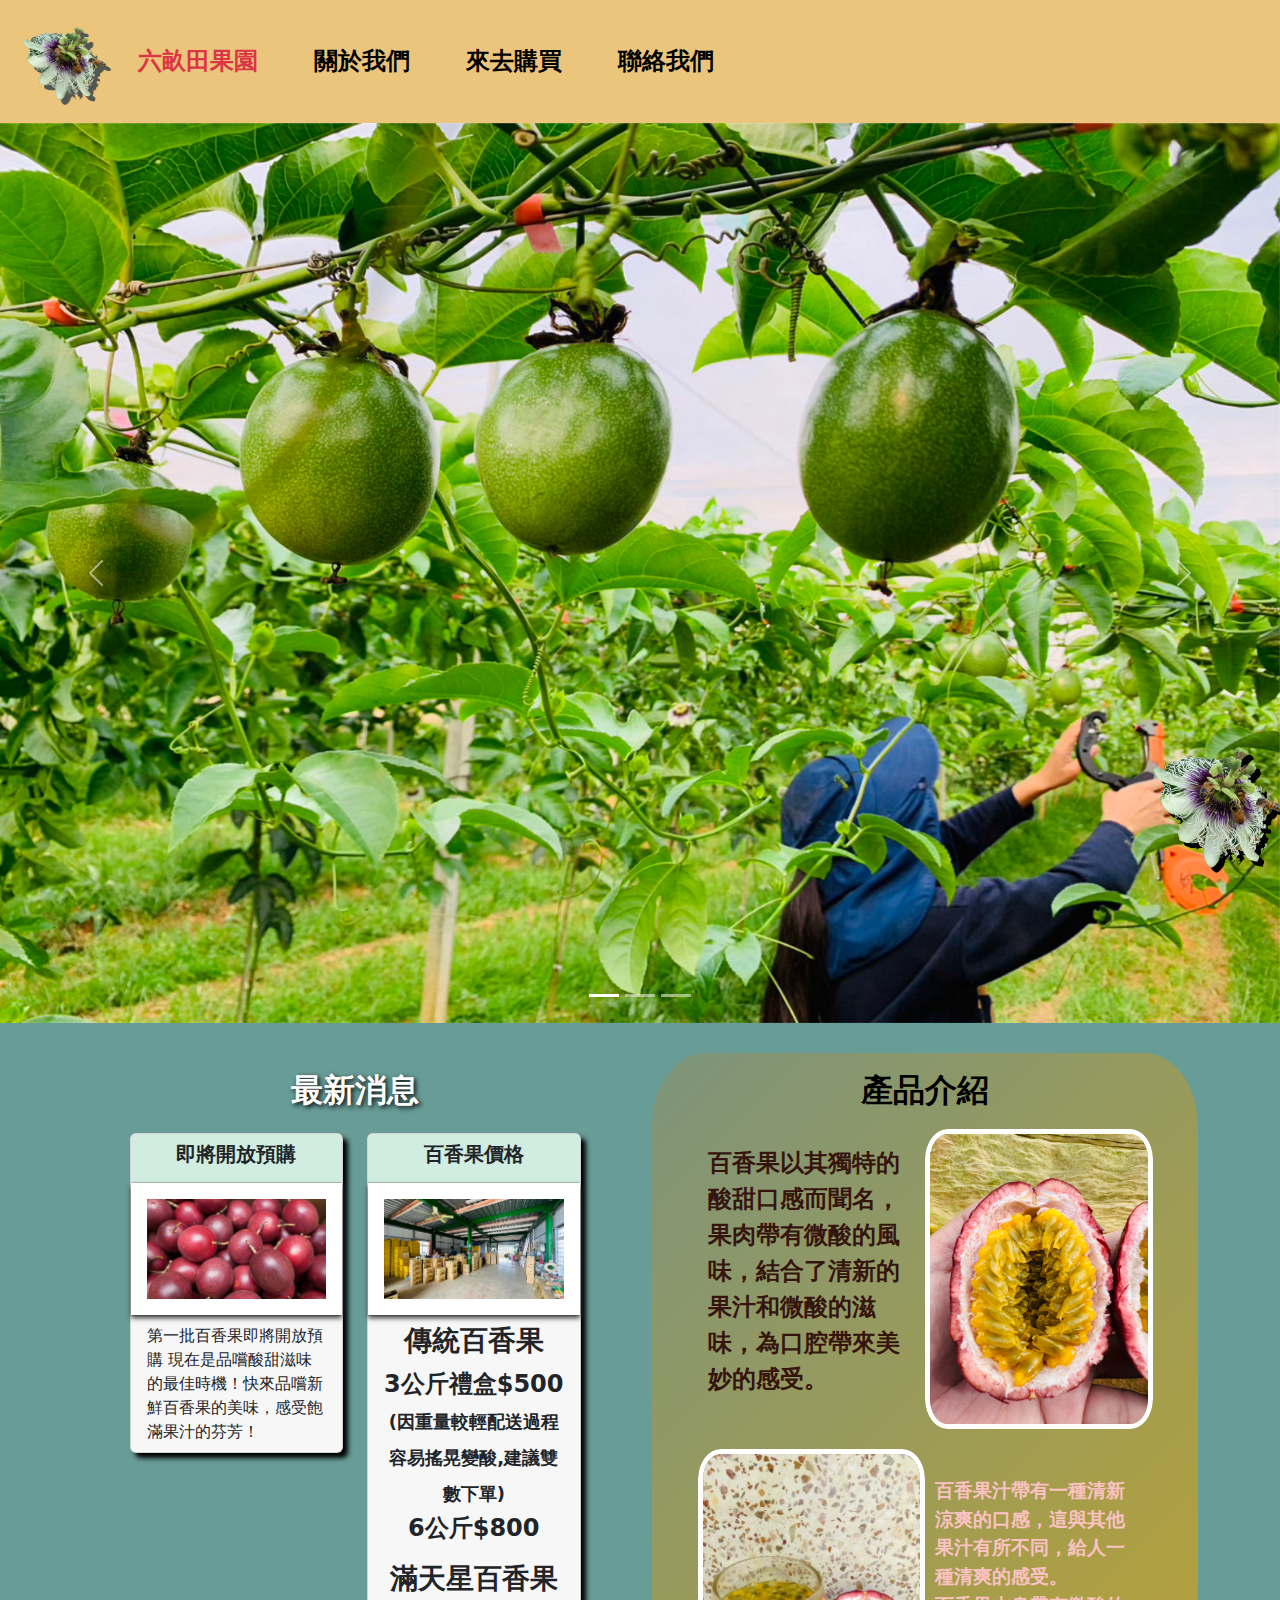
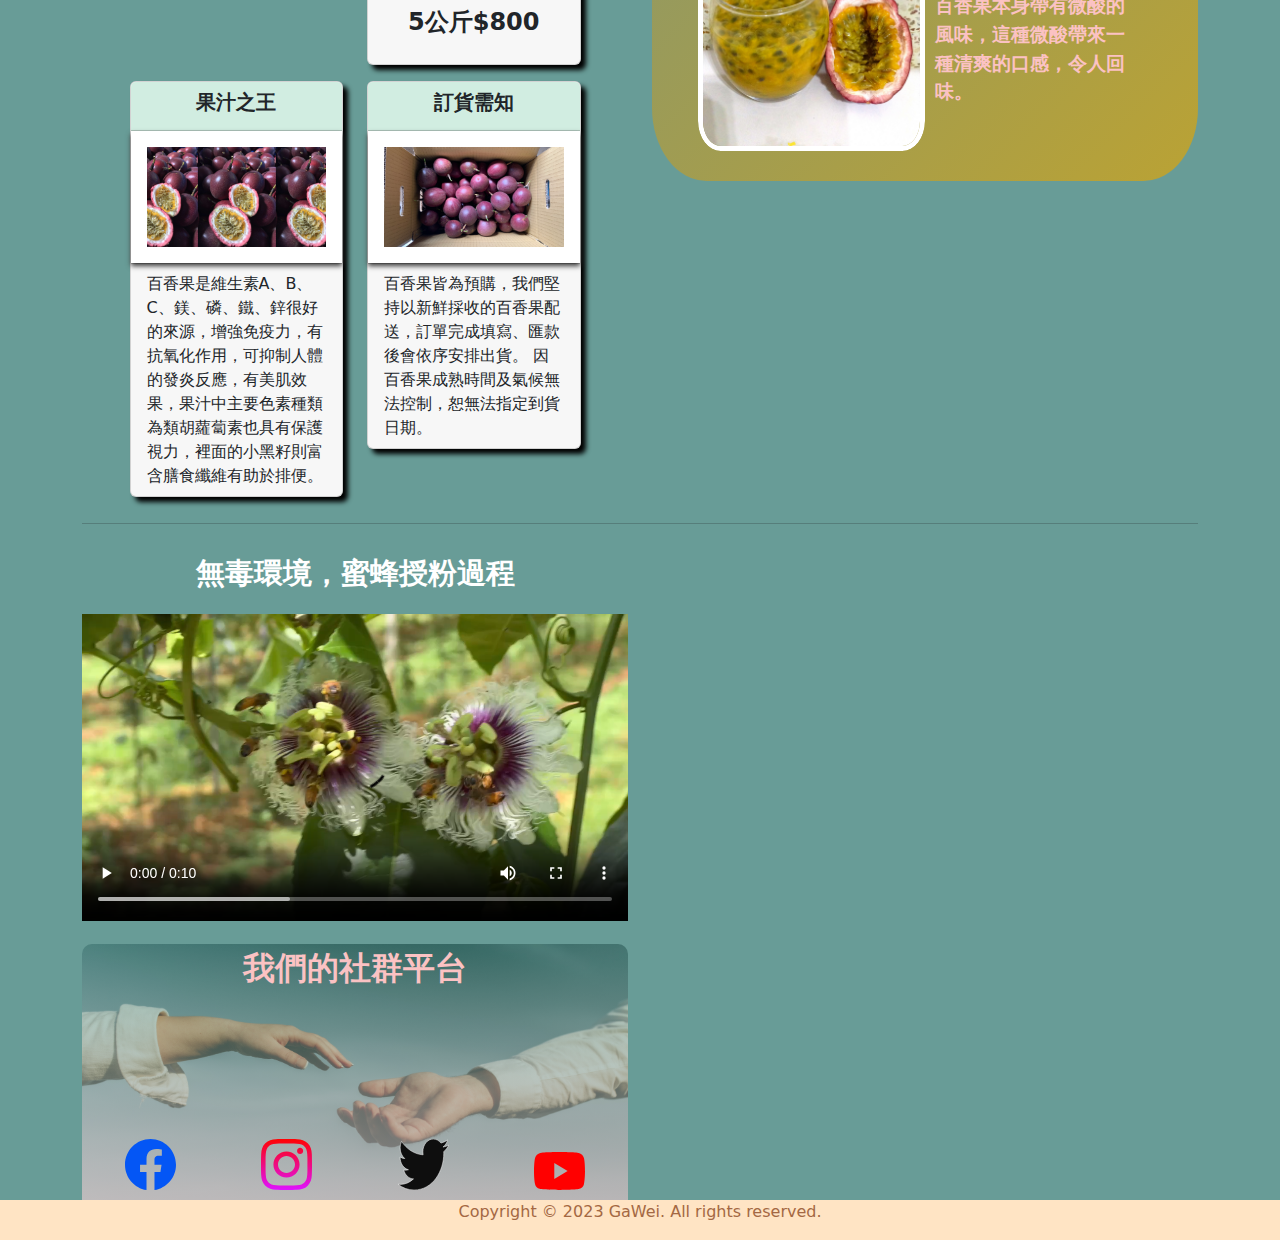
==== commit 491c16a3: "聯絡我們修改" ====
--- a/index.html
+++ b/index.html
@@ -43,7 +43,6 @@
                     <div class="navbar-nav">
                         <a class="nav-link text-danger" aria-current="page" href="./index.html">六畝田果園</a>
                         <a class="nav-link" href="./about.html" target="_self">關於我們</a>
-                        <a class="nav-link" href="./product.html" target="_self">產品介紹</a>
                         <a class="nav-link"
                             href="https://docs.google.com/forms/d/1NWblI2OxHromZRNIroQAPuB4x8n7o0hr3y8lmBHATCI/viewform?edit_requested=true"
                             target="_blank">來去購買</a>
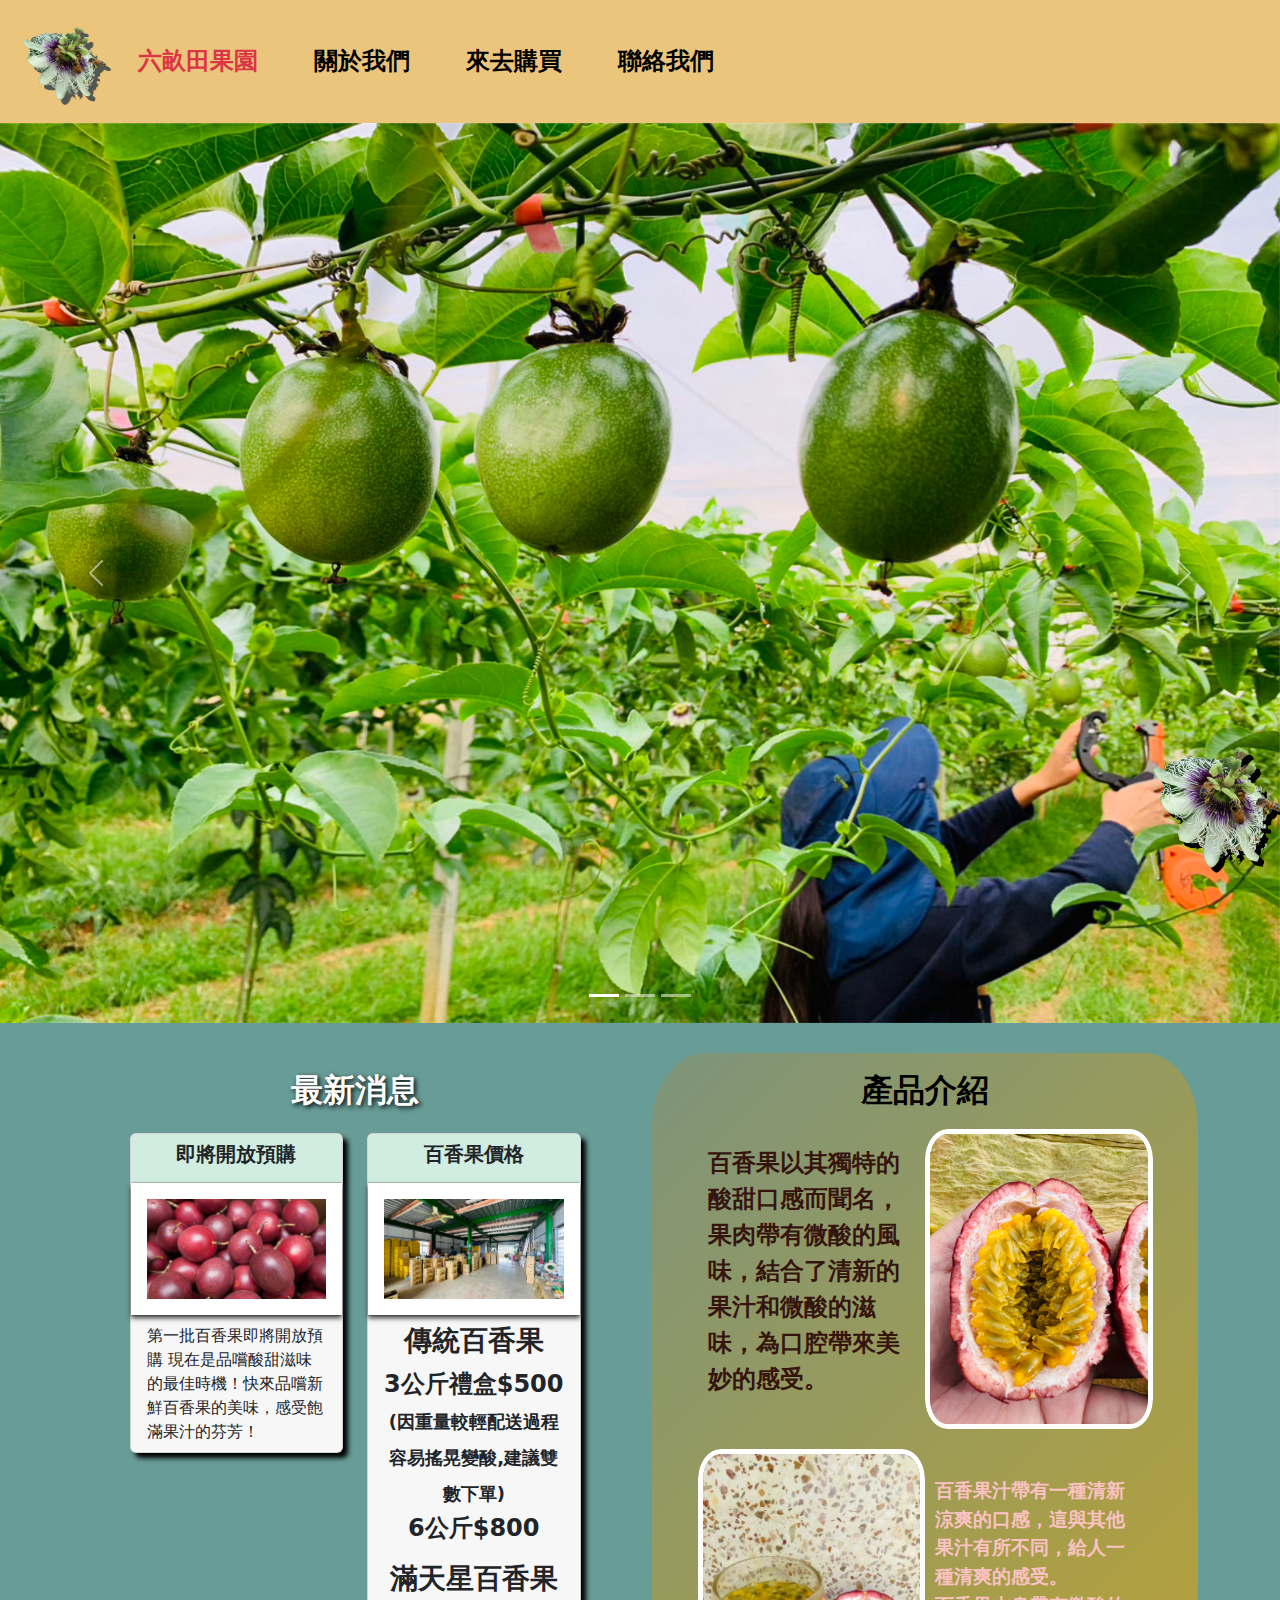
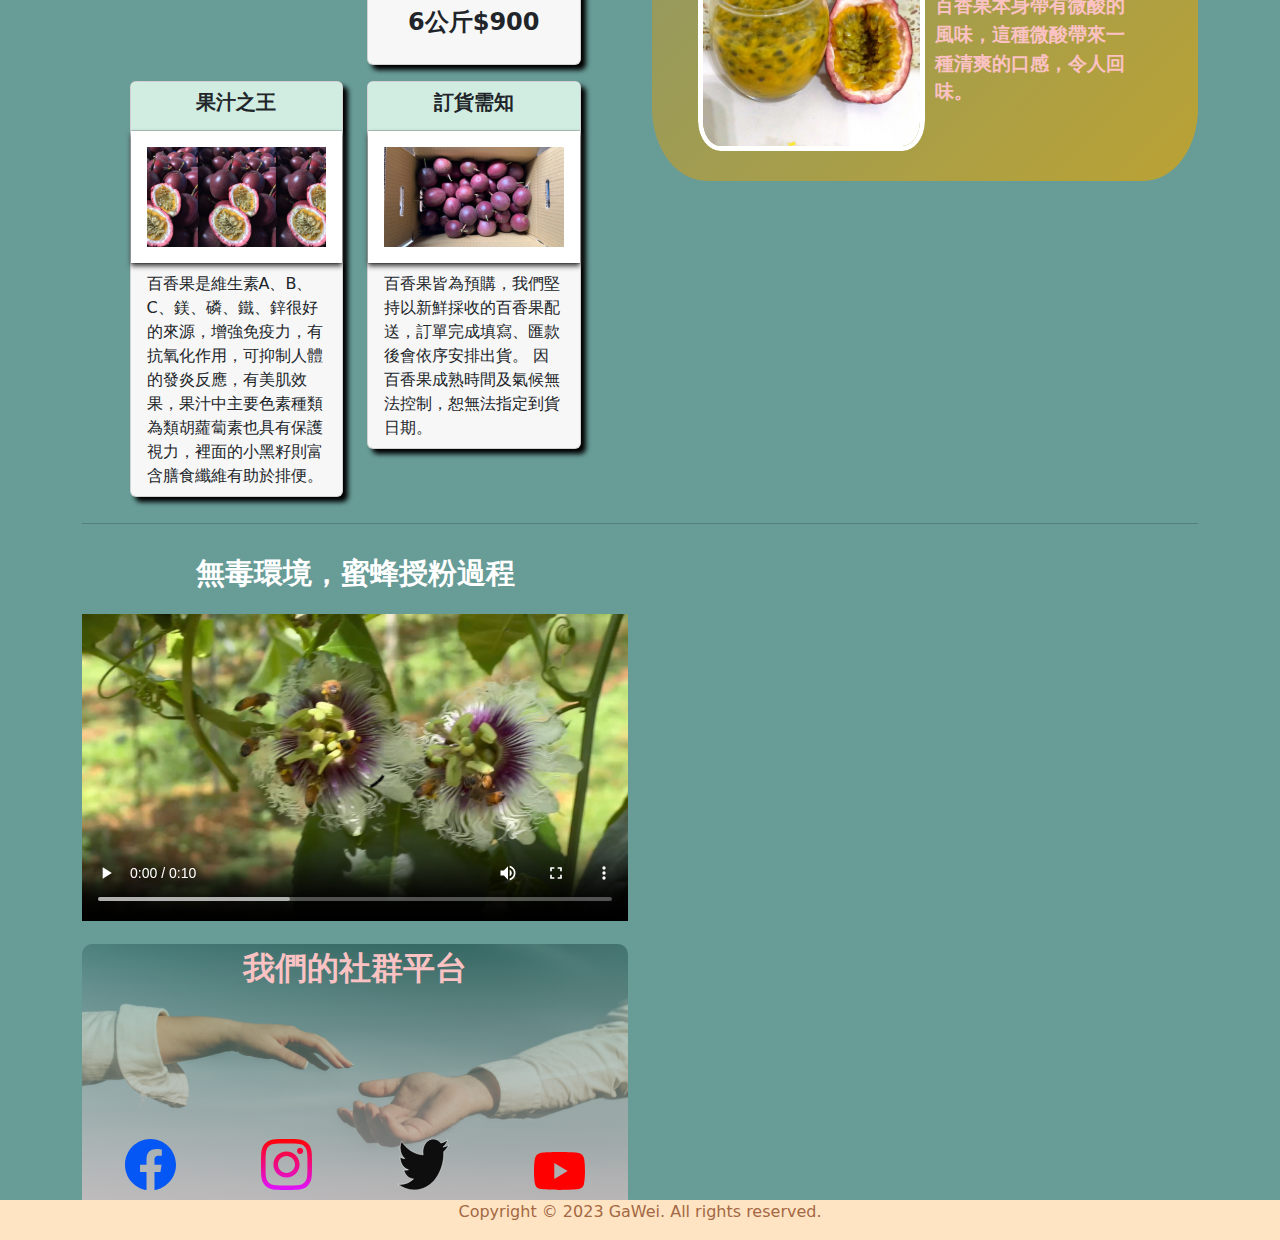
==== commit 08940207: "6公900" ====
--- a/index.html
+++ b/index.html
@@ -125,7 +125,7 @@
                                                 6公斤$800
                                             </p>
                                             <h3>滿天星百香果</h3>
-                                            <p>5公斤$800</p>
+                                            <p>6公斤$900</p>
                                         </div>
                                     </div>
                                 </div>
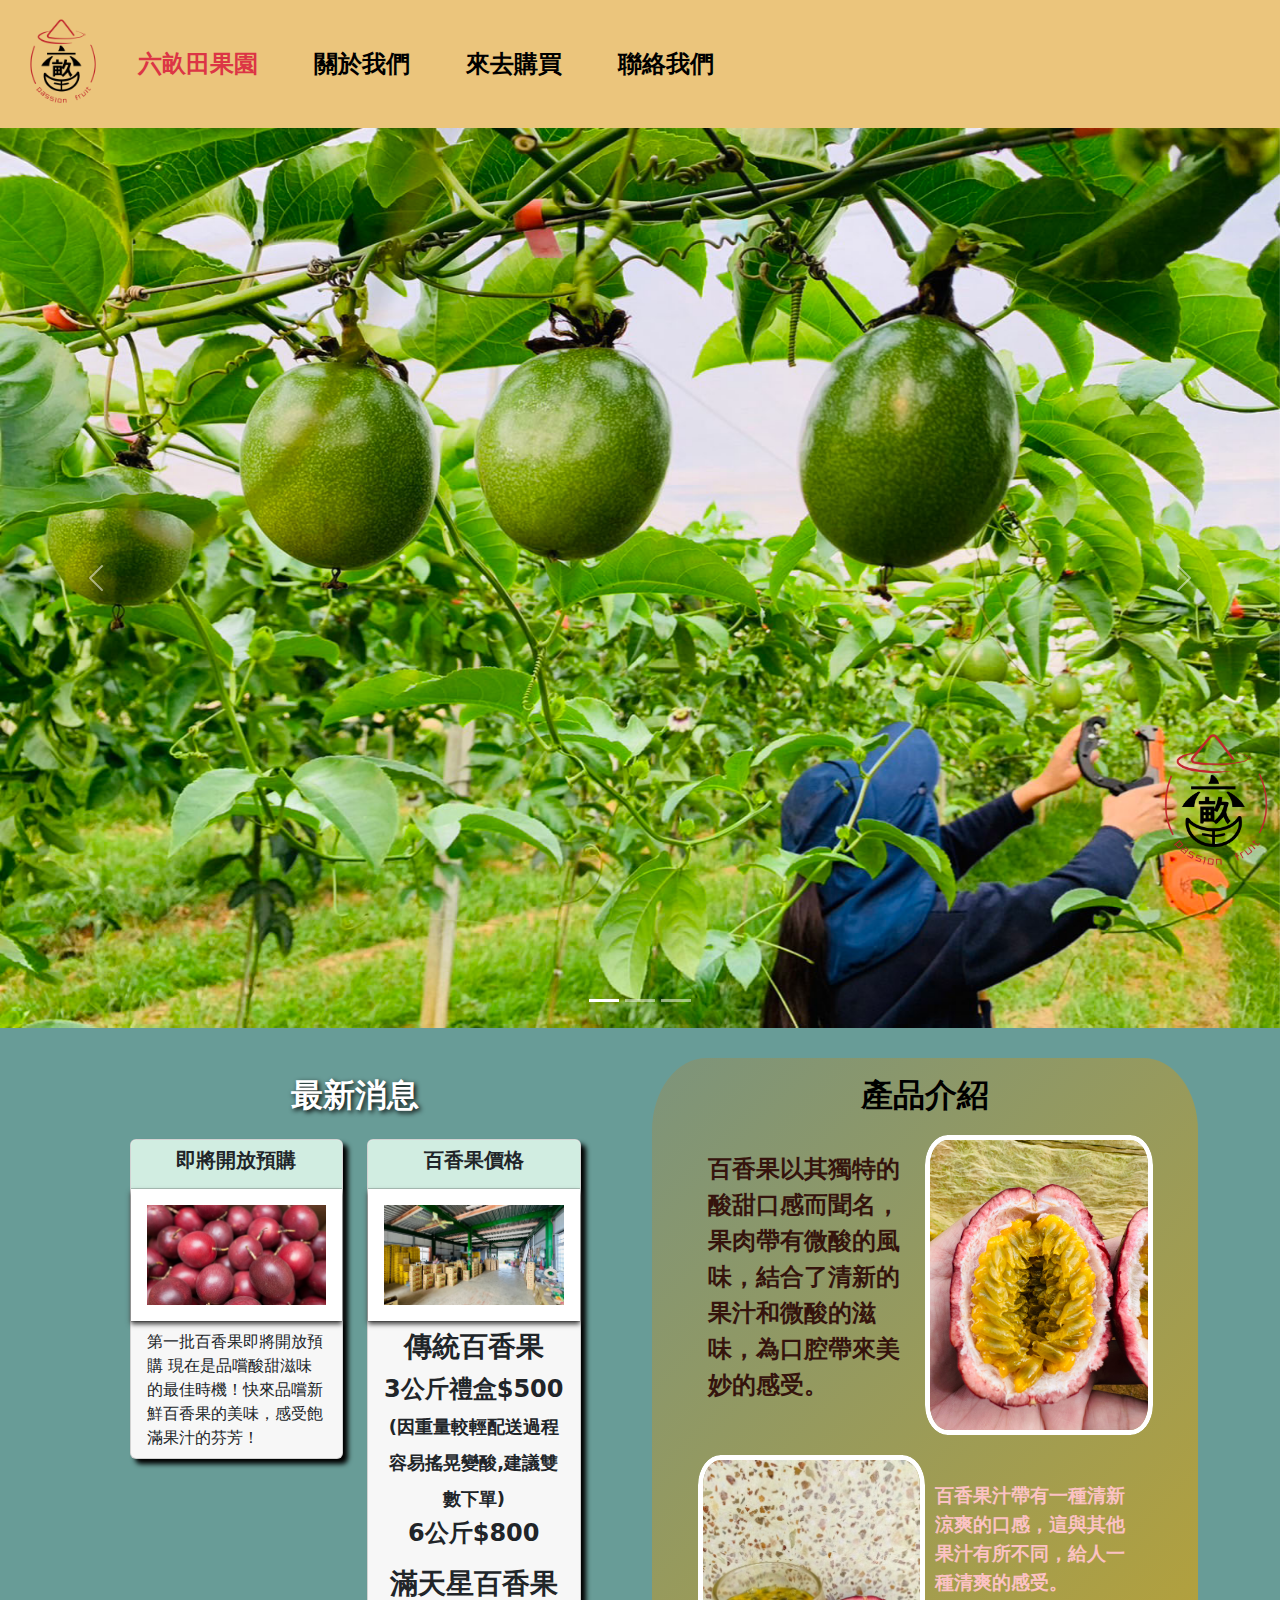
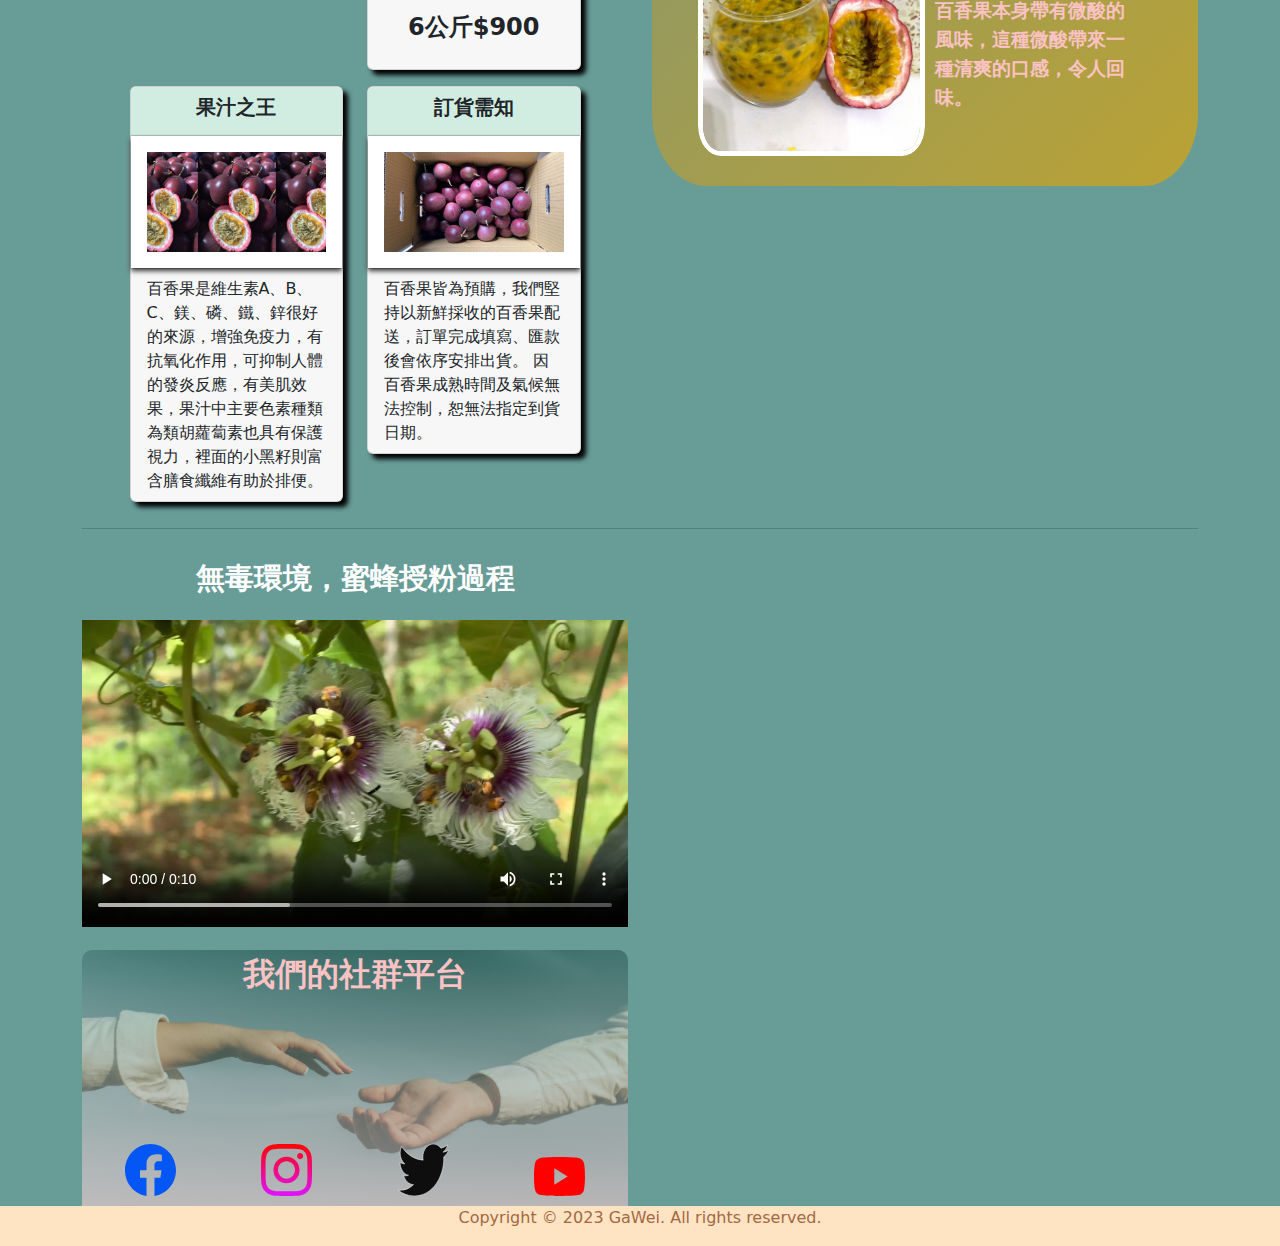
==== commit 40728638: "LOGO 返回頂部圖 更換" ====
--- a/index.html
+++ b/index.html
@@ -24,14 +24,14 @@
 <body>
     <!-- 回上層按鈕 -->
     <div id="backtop" class="toTop-arrow">
-        <img class="topbtn" src="./images/titleimg3.png">
+        <img class="topbtn" src="./images/logo/logo1.png">
     </div>
     <!-- 選單列 -->
     <header>
         <nav class="navbar navbar-expand-lg navtitle">
             <div class="container-fluid logo">
                 <a class="navbar-brand" href="./index.html">
-                    <img class="rtopimg" src="./images/titleimg3.png" alt="百香果B2C">
+                    <img class="rtopimg" src="./images/logo/logo1.png" alt="六畝田果園">
                     <p class="logotext text-black">六畝田果園</p>
                 </a>
                 <button class="navbar-toggler" type="button" data-bs-toggle="collapse"
--- a/styles/style.css
+++ b/styles/style.css
@@ -7,7 +7,6 @@
 body header nav .logo .navbar-brand img,
 html header nav .logo .navbar-brand img {
   width: 8vw;
-  filter: drop-shadow(5px 5px rgb(83, 87, 82));
 }
 body header nav .logo .navbar-brand .logotext,
 html header nav .logo .navbar-brand .logotext {
@@ -58,7 +57,6 @@
   right: -1rem;
   bottom: 1rem;
   z-index: 99;
-  filter: drop-shadow(5px 5px black);
 }
 body .toTop-arrow.hide,
 html .toTop-arrow.hide {
@@ -331,7 +329,7 @@
 }
 body .main2,
 html .main2 {
-  background-image: url(../images/big.jpg);
+  background-image: url(../images/aubg3.png);
   min-height: 100vw;
   background-position: center center;
   background-size: cover;
@@ -364,6 +362,7 @@
 body .main2 .container .row .section1 .box .part1 .left,
 html .main2 .container .row .section1 .box .part1 .left {
   min-height: 19.5vw;
+  margin-top: 30px;
 }
 body .main2 .container .row .section1 .box .part1 .left .leftbox,
 html .main2 .container .row .section1 .box .part1 .left .leftbox {
@@ -372,19 +371,23 @@
   flex-direction: row;
   align-items: center;
 }
+body .main2 .container .row .section1 .box .part1 .left .leftbox .tiltetext,
+html .main2 .container .row .section1 .box .part1 .left .leftbox .tiltetext {
+  color: red;
+  font-size: 1.5rem;
+  font-weight: bolder;
+}
 body .main2 .container .row .section1 .box .part1 .left .leftbox .imgout,
 html .main2 .container .row .section1 .box .part1 .left .leftbox .imgout {
-  min-height: 200px;
-  min-width: 200px;
+  min-height: 300px;
+  min-width: 300px;
   margin: 0 30px;
-  border-radius: 50%;
   overflow: hidden;
 }
 body .main2 .container .row .section1 .box .part1 .left .leftbox .imgout img,
 html .main2 .container .row .section1 .box .part1 .left .leftbox .imgout img {
-  border-radius: 50%;
-  height: 200px;
-  width: 200px;
+  height: 300px;
+  width: 300px;
 }
 body .main2 .container .row .section1 .box .part1 .left .leftbox .imgout img:hover,
 html .main2 .container .row .section1 .box .part1 .left .leftbox .imgout img:hover {
@@ -502,12 +505,11 @@
 }
 body .main2 .container .row .section1 .box .row .part2 .timeline .col-12 .img1,
 html .main2 .container .row .section1 .box .row .part2 .timeline .col-12 .img1 {
-  min-height: 10vw;
+  min-height: 15vw;
   min-width: 2vw;
-  background-image: url(../百香果生長圖片/修過/1.png);
+  background-image: url(../images/aboutright1.jpg);
   background-position: center center;
   background-size: cover;
-  border-radius: 50%;
 }
 body .main2 .container .row .section1 .box .row .part2 .timeline .col-12 .text1,
 html .main2 .container .row .section1 .box .row .part2 .timeline .col-12 .text1 {
@@ -521,7 +523,7 @@
 html .main2 .container .row .section1 .box .row .part2 .timeline .col-12 .img2 {
   min-height: 10vw;
   min-width: 2vw;
-  background-image: url(../百香果生長圖片/2.jpg);
+  background-image: url(../images/aboutright2.jpg);
   background-position: center center;
   background-size: cover;
   border-radius: 10%;
@@ -539,7 +541,7 @@
 html .main2 .container .row .section1 .box .row .part2 .timeline .col-12 .img3 {
   min-height: 10vw;
   min-width: 2vw;
-  background-image: url(../百香果生長圖片/3.jpg);
+  background-image: url(../images/aboutright3.jpg);
   background-position: center center;
   background-size: cover;
   border-radius: 50%;
@@ -554,12 +556,11 @@
 }
 body .main2 .container .row .section1 .box .row .part2 .timeline .col-12 .img4,
 html .main2 .container .row .section1 .box .row .part2 .timeline .col-12 .img4 {
-  min-height: 10vw;
+  min-height: 13vw;
   min-width: 2vw;
-  background-image: url(../百香果生長圖片/4.jpg);
+  background-image: url(../images/newsimg3.jpg);
   background-position: bottom center;
   background-size: cover;
-  border-radius: 10%;
 }
 body .main2 .container .row .section1 .box .row .part2 .timeline .col-12 .text4,
 html .main2 .container .row .section1 .box .row .part2 .timeline .col-12 .text4 {
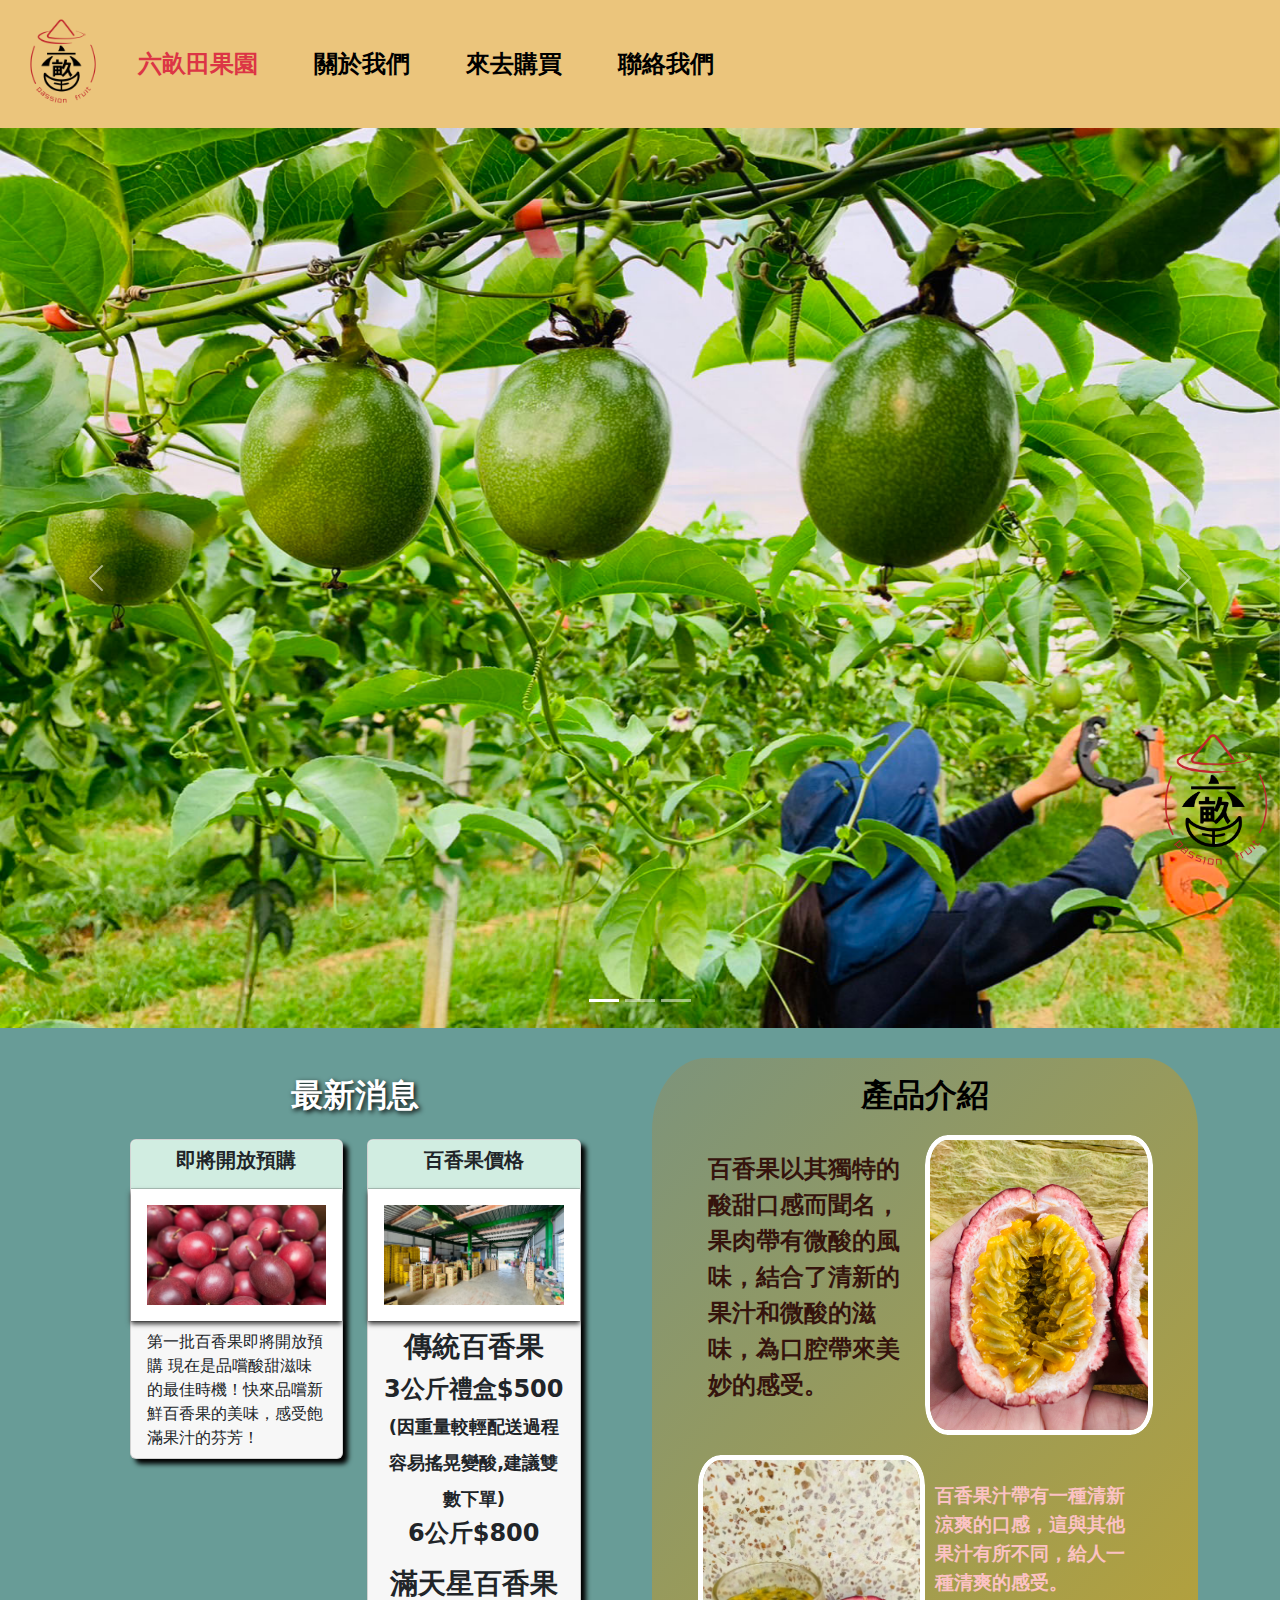
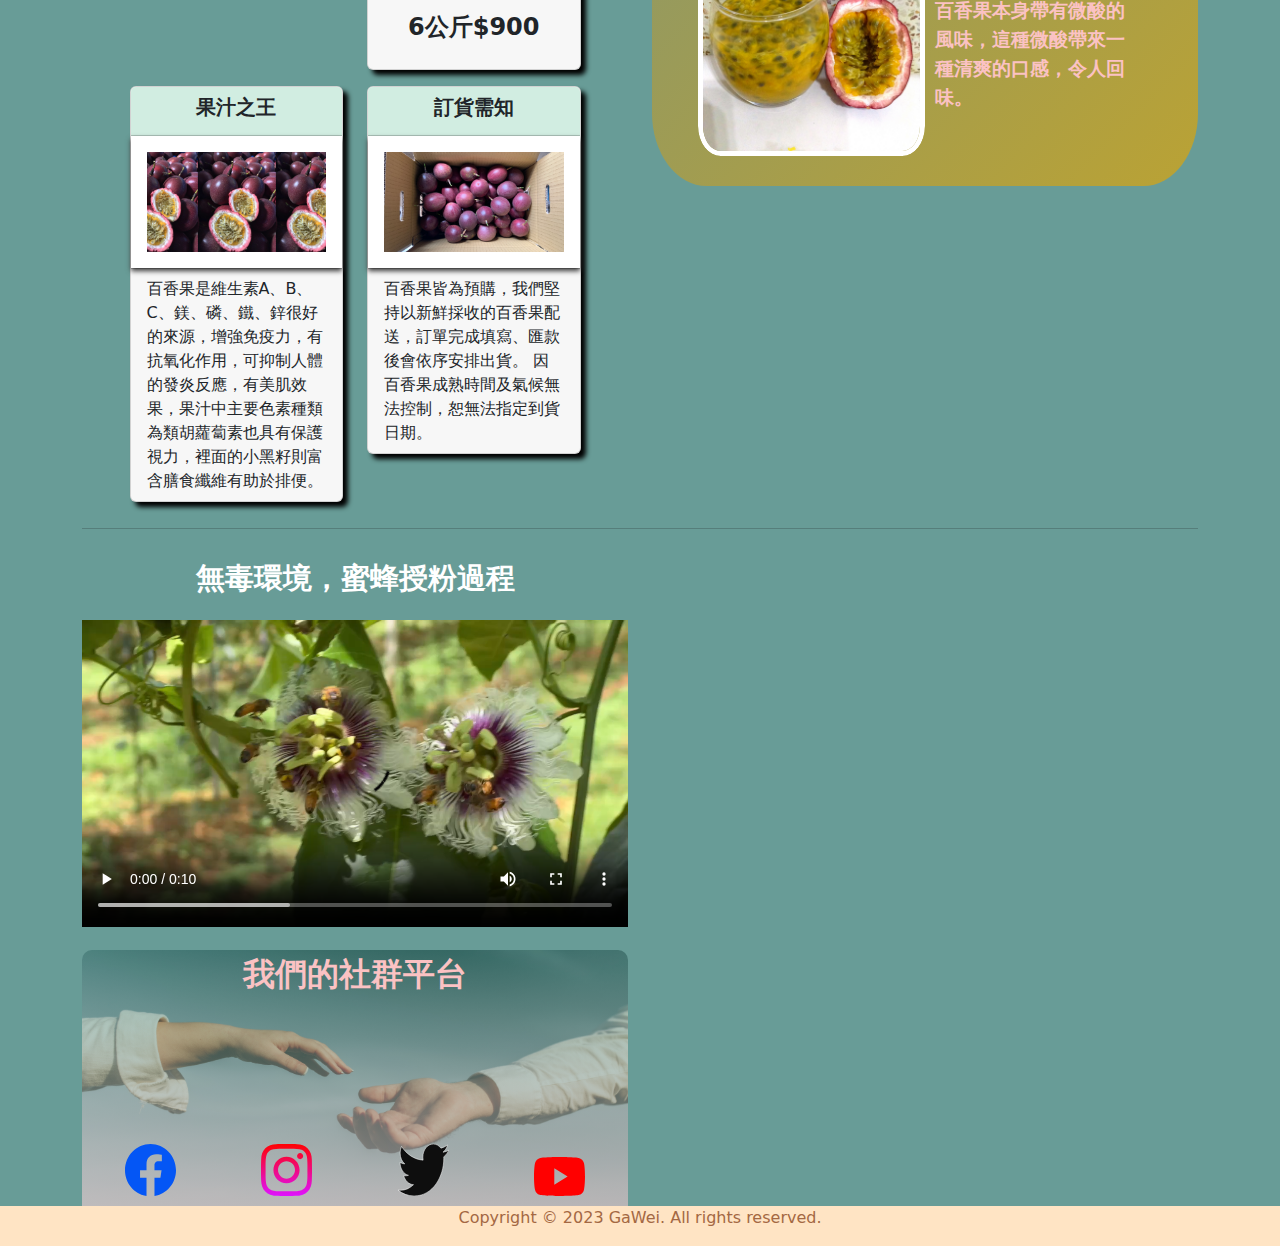
==== commit 7589df04: "產品介紹第一張圖修改" ====
--- a/index.html
+++ b/index.html
@@ -176,7 +176,7 @@
                                         </p>
                                     </div>
                                     <div class="pimg">
-                                        <img src="./images/fruit11.jpg">
+                                        <img src="./images/farmer3.jpg">
                                     </div>
                                 </div>
                             </div>
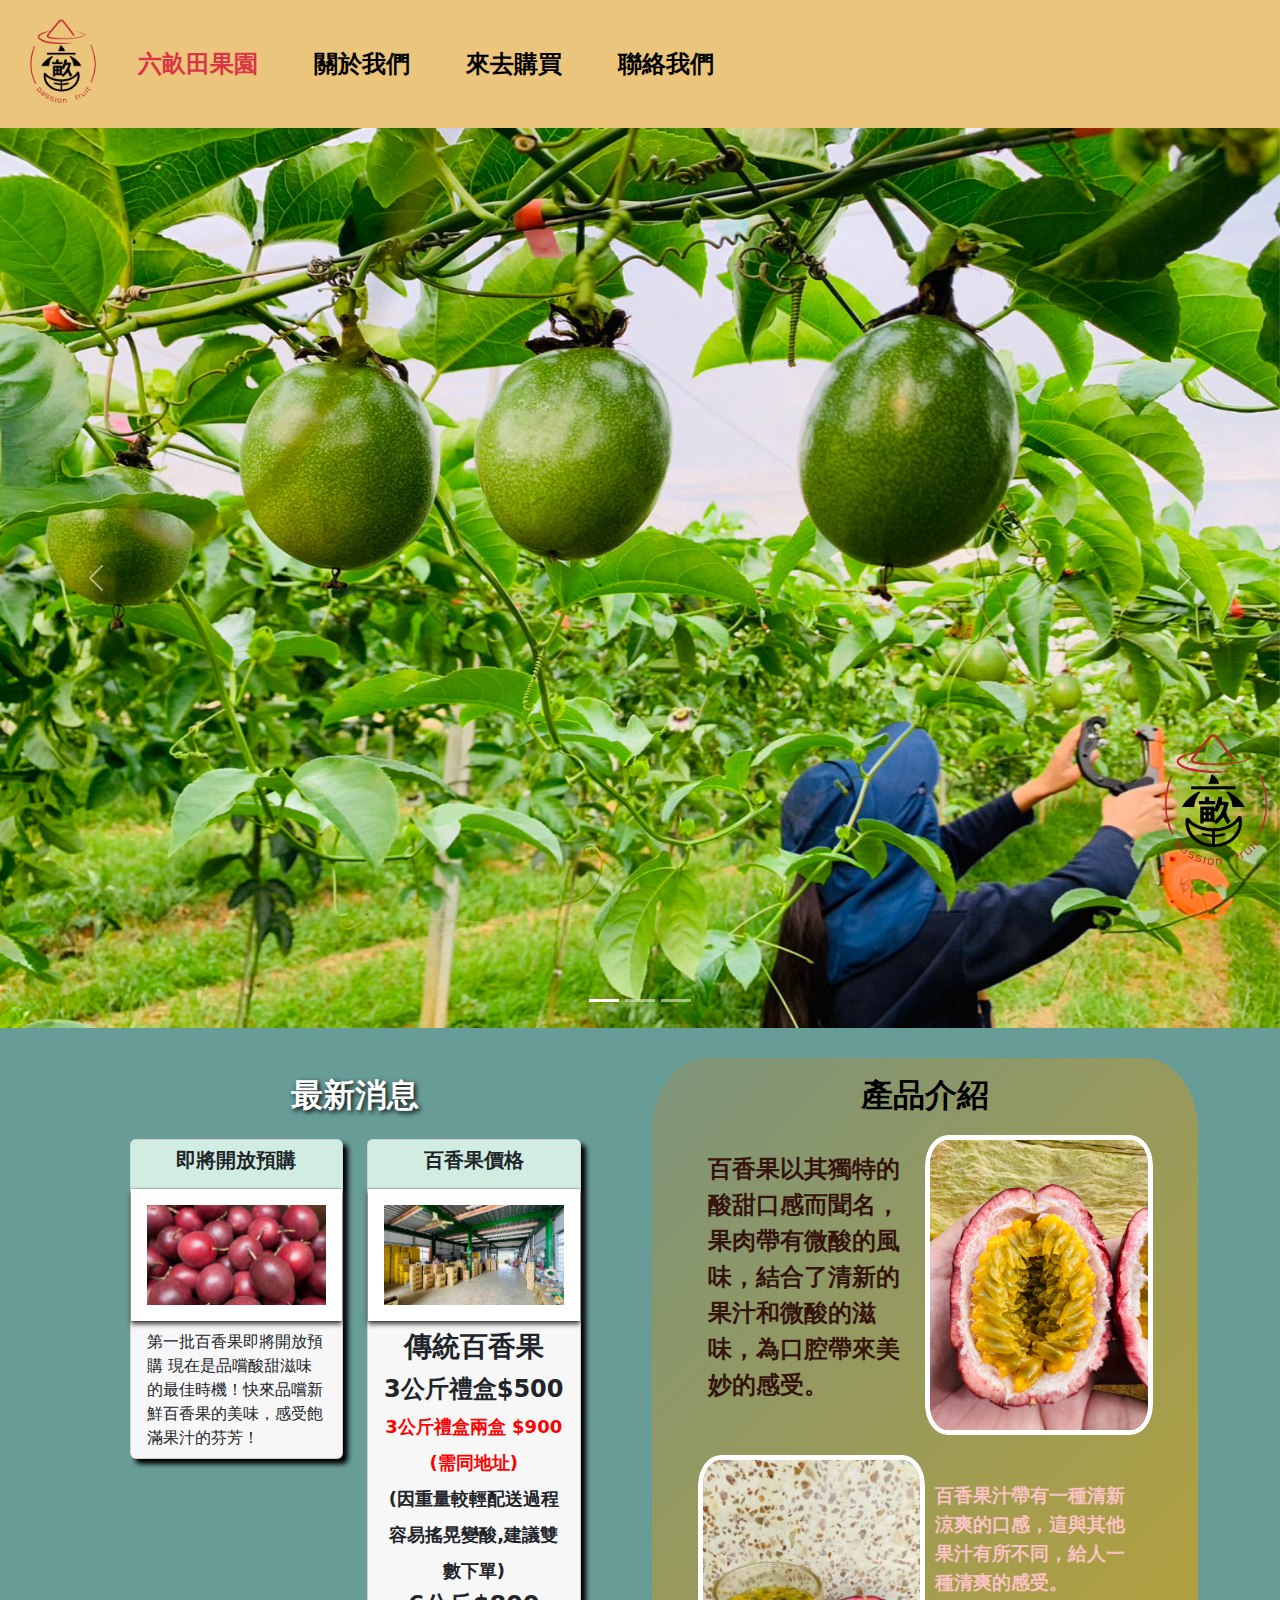
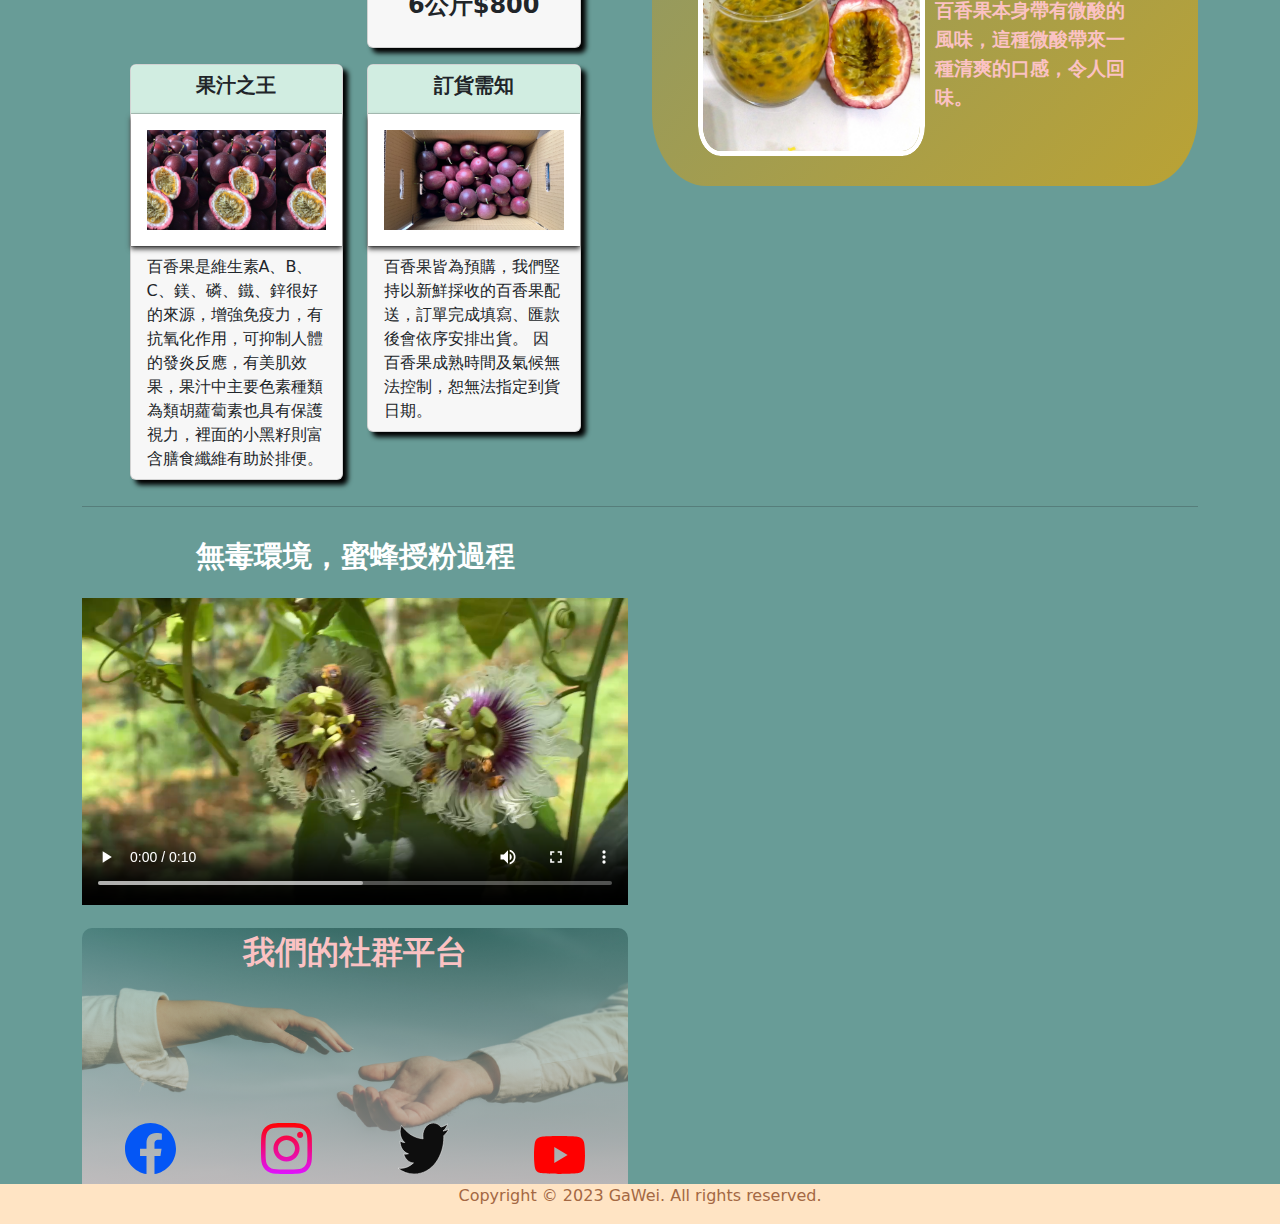
==== commit 3bb6ecfe: "修改價格" ====
--- a/index.html
+++ b/index.html
@@ -17,6 +17,9 @@
         }
         .navtitle {
             background-color: #ebc57c;
+        }
+        .pricetext{
+            color: red;
         }
     </style>
 </head>
@@ -121,11 +124,12 @@
                                             <h3>傳統百香果</h3>
                                             <p>
                                                 3公斤禮盒$500<br>
+                                                <span class="pricetext">3公斤禮盒兩盒 $900 <br>(需同地址)</span><br>
                                                 <span>(因重量較輕配送過程容易搖晃變酸,建議雙數下單)</span> <br>
                                                 6公斤$800
                                             </p>
-                                            <h3>滿天星百香果</h3>
-                                            <p>6公斤$900</p>
+                                            <!-- <h3>滿天星百香果</h3>
+                                            <p>6公斤$900</p> -->
                                         </div>
                                     </div>
                                 </div>
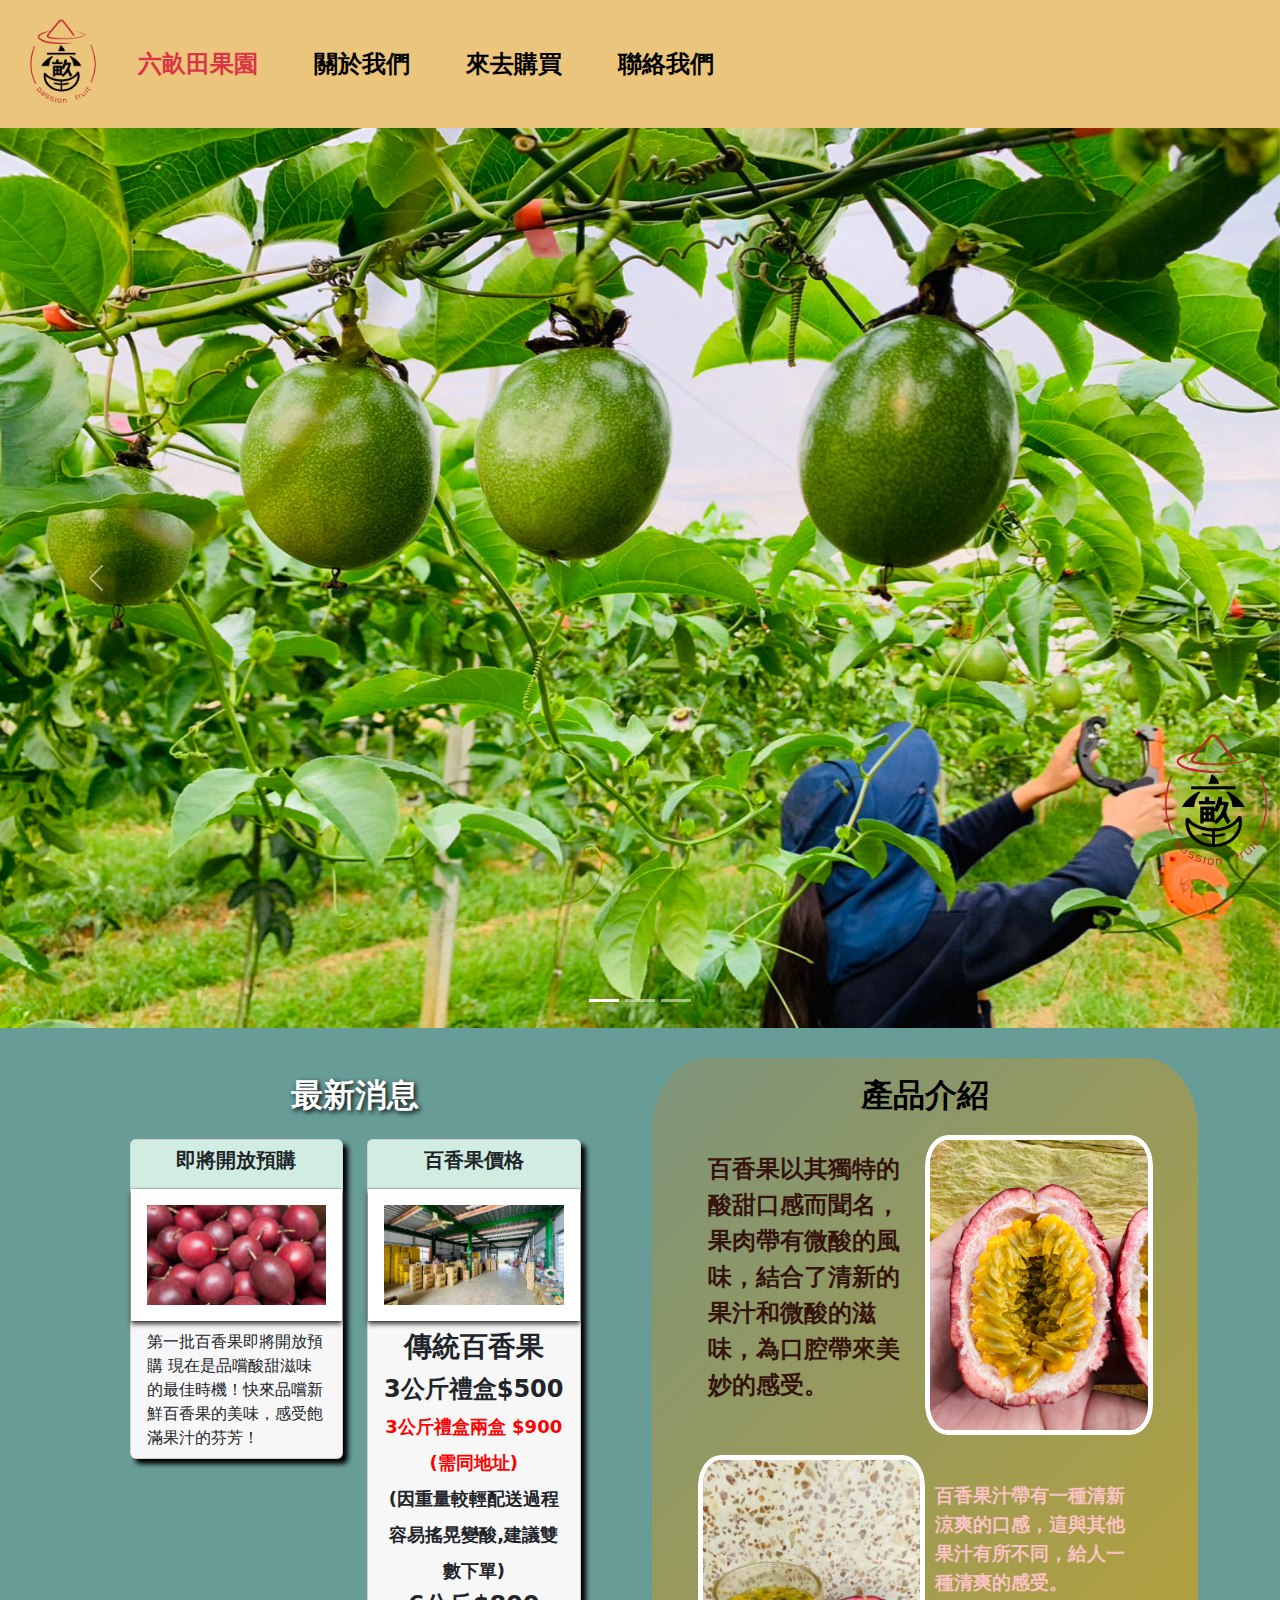
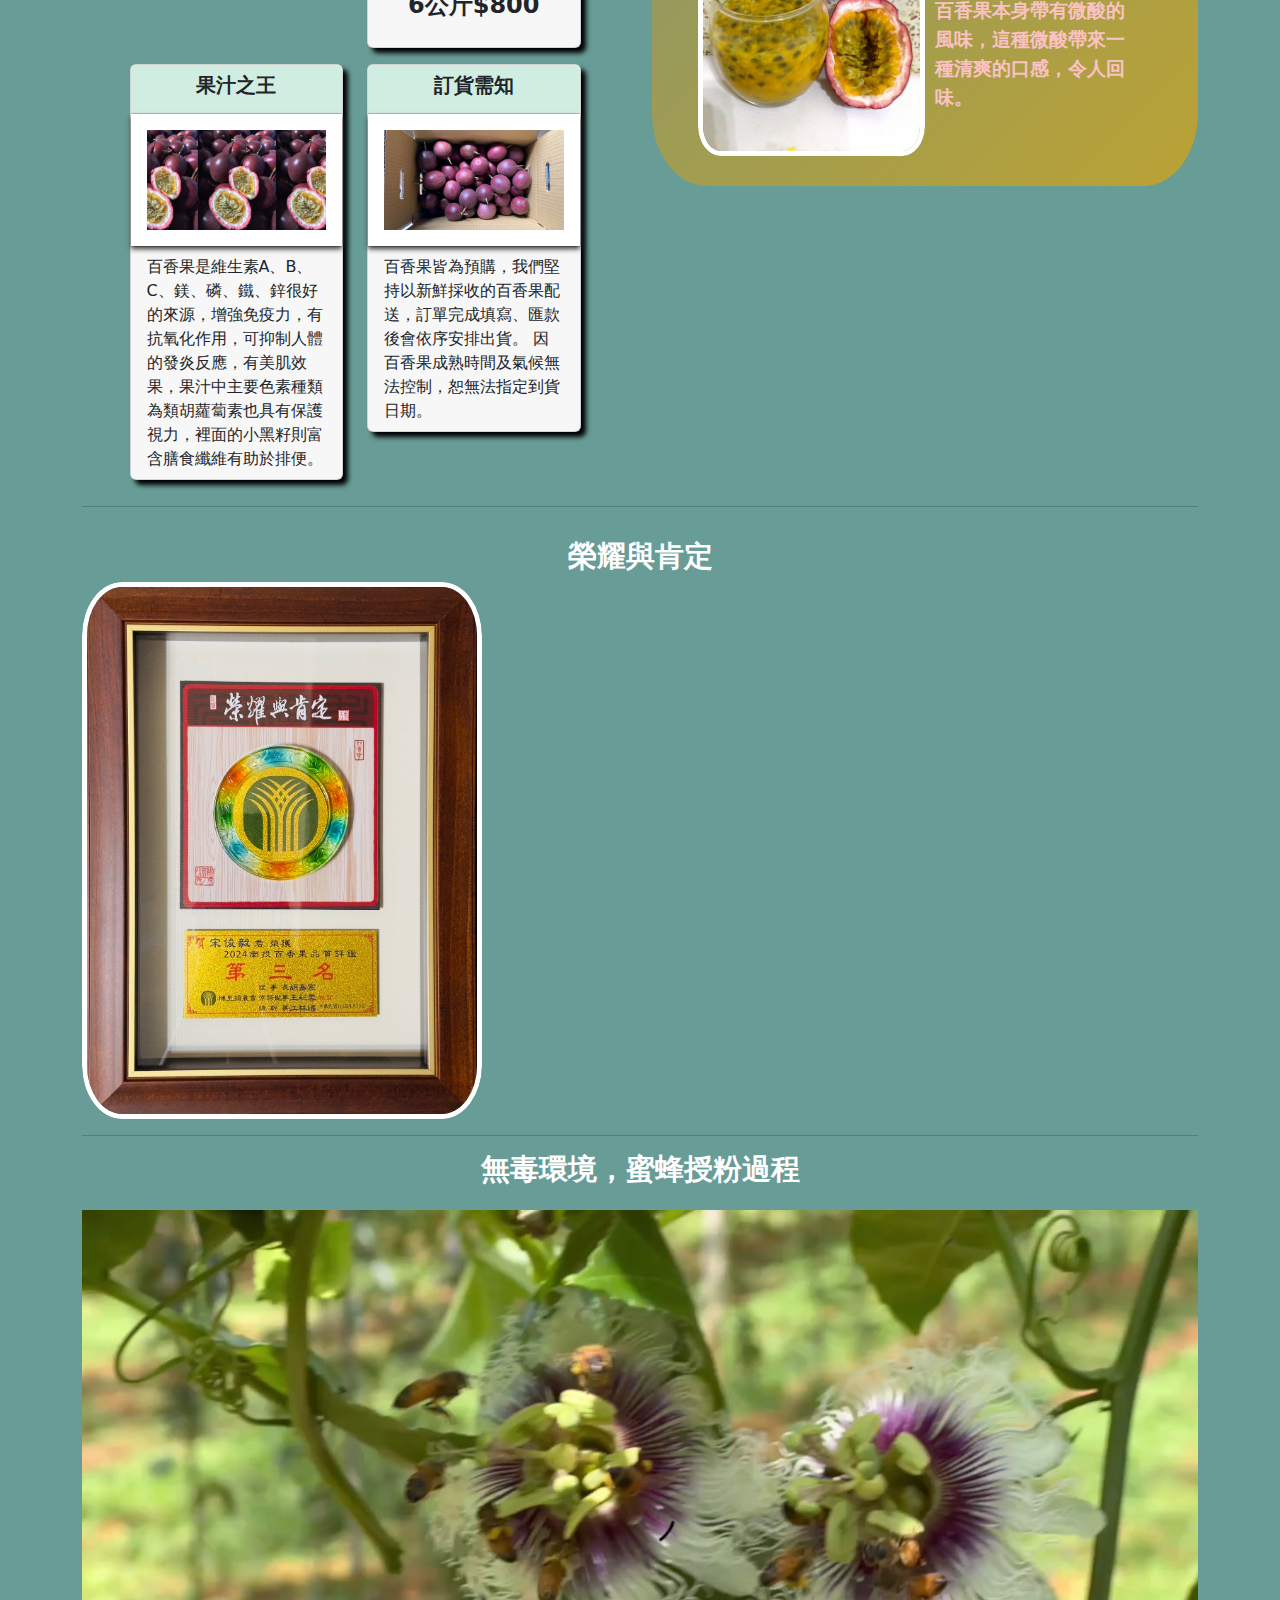
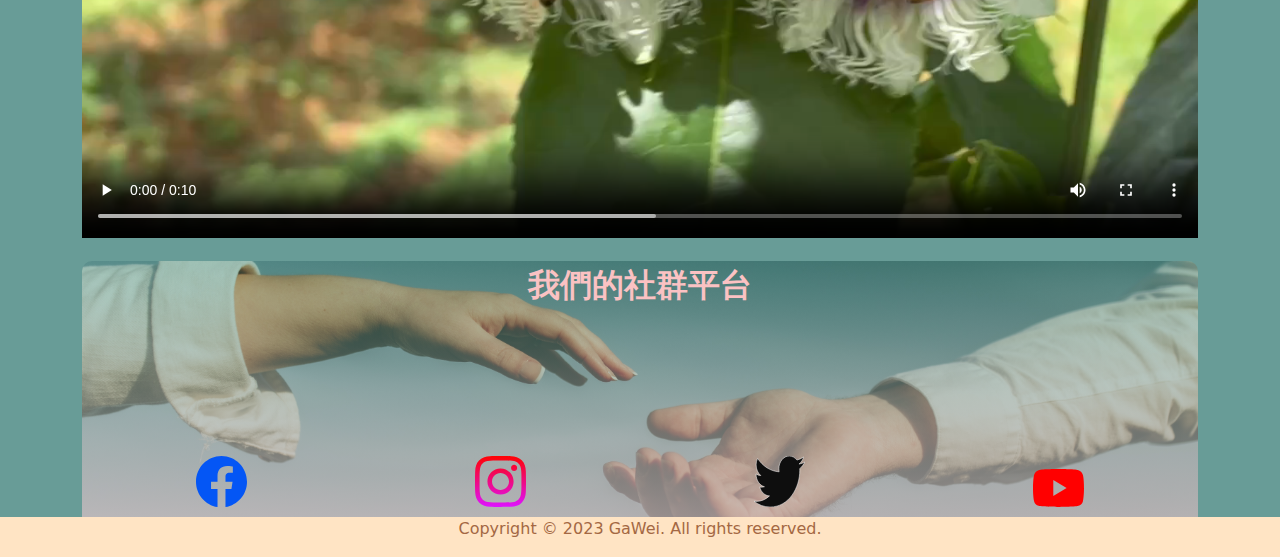
==== commit 63dd77e1: "新增了獎牌" ====
--- a/index.html
+++ b/index.html
@@ -8,7 +8,7 @@
     <link rel="stylesheet" href="./styles/myall.css">
     <link rel="stylesheet" href="./styles/style.css">
     <link rel="stylesheet" href="./styles/bootstrap.min.css">
-    <link rel="shortcut icon" href="./images/titleimg3.png">
+    <link rel="shortcut icon" href="./images/logo/logo1.png">
     <style>
         header {
             position: sticky;
@@ -203,9 +203,15 @@
             </div>
             <hr class="minhr">
             <div class="row bottompar">
-                <div class="col-md-6 col-12">
+                <div class="col-12">
                     <div class="section2 mt-3">
-                        <!-- <div class="par2leftimg col-12 mt-3"></div> -->
+                        <div class="col-12 my-3">
+                        <h3 class="videotitle">榮耀與肯定</h3>
+                            <div class="pimg">
+                                <img src="./images/medal.jpg" alt="">
+                            </div>
+                        </div>
+                        <hr class="minhr">
                         <h3 class="videotitle">無毒環境，蜜蜂授粉過程</h3>
                         <video class="par2leftimg col-12 mt-3" autoplay="true" controls="true" src="./video/TTT.mp4" >
                         影片消失了!
--- a/styles/style.css
+++ b/styles/style.css
@@ -275,6 +275,26 @@
   color: white;
   font-size: 1.8rem;
 }
+body .main1 .container .bottompar .section2 .pimg,
+html .main1 .container .bottompar .section2 .pimg {
+  border-radius: 10%;
+  min-height: 300px;
+  width: 400px;
+  min-width: 80px;
+  overflow: hidden;
+  display: flex;
+  justify-content: center;
+  align-items: center;
+}
+body .main1 .container .bottompar .section2 .pimg img,
+html .main1 .container .bottompar .section2 .pimg img {
+  min-height: 300px;
+  width: 400px;
+  min-width: 80px;
+  transition: all 0.8;
+  border: 5px solid white;
+  border-radius: 10%;
+}
 body .main1 .container .bottompar .section2 .par2leftbottom,
 html .main1 .container .bottompar .section2 .par2leftbottom {
   background: linear-gradient(180deg, rgba(30, 212, 173, 0.2), rgba(206, 194, 194, 0.7)), url(../images/bottombg.jpg);
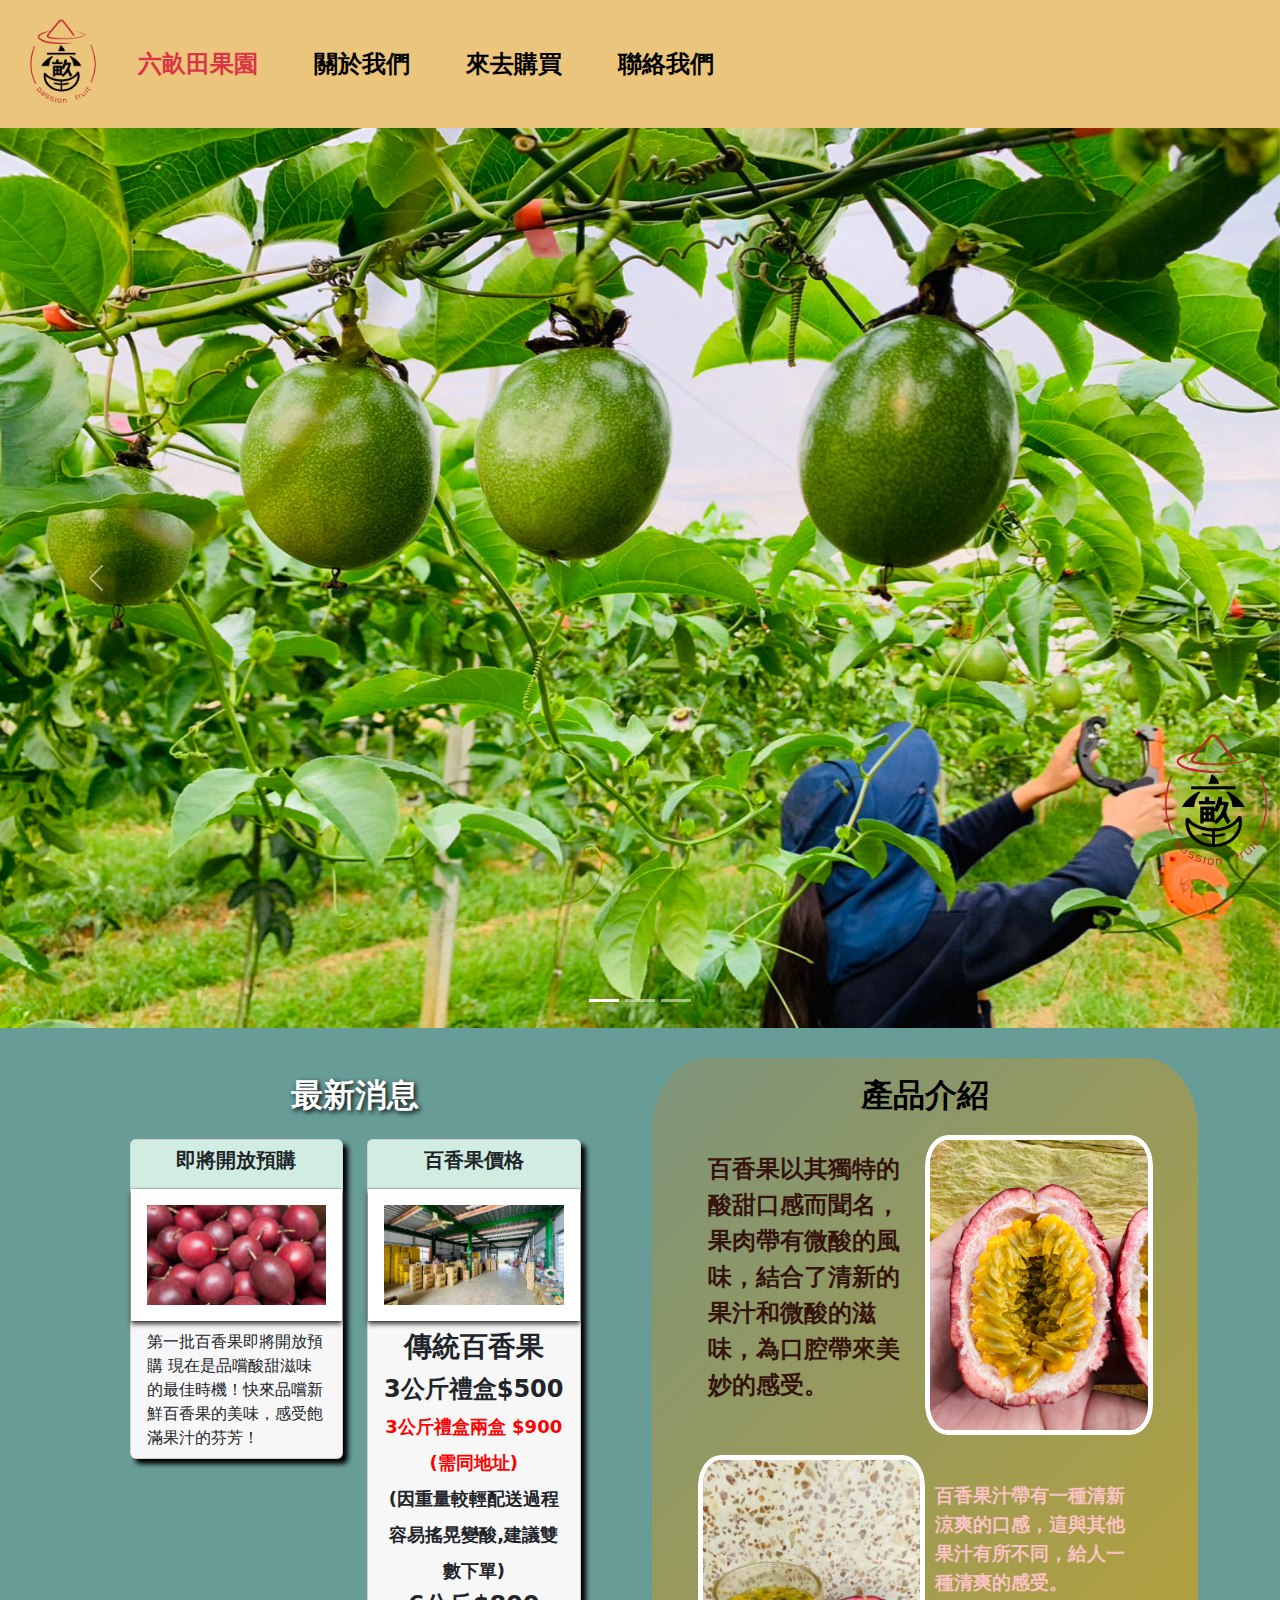
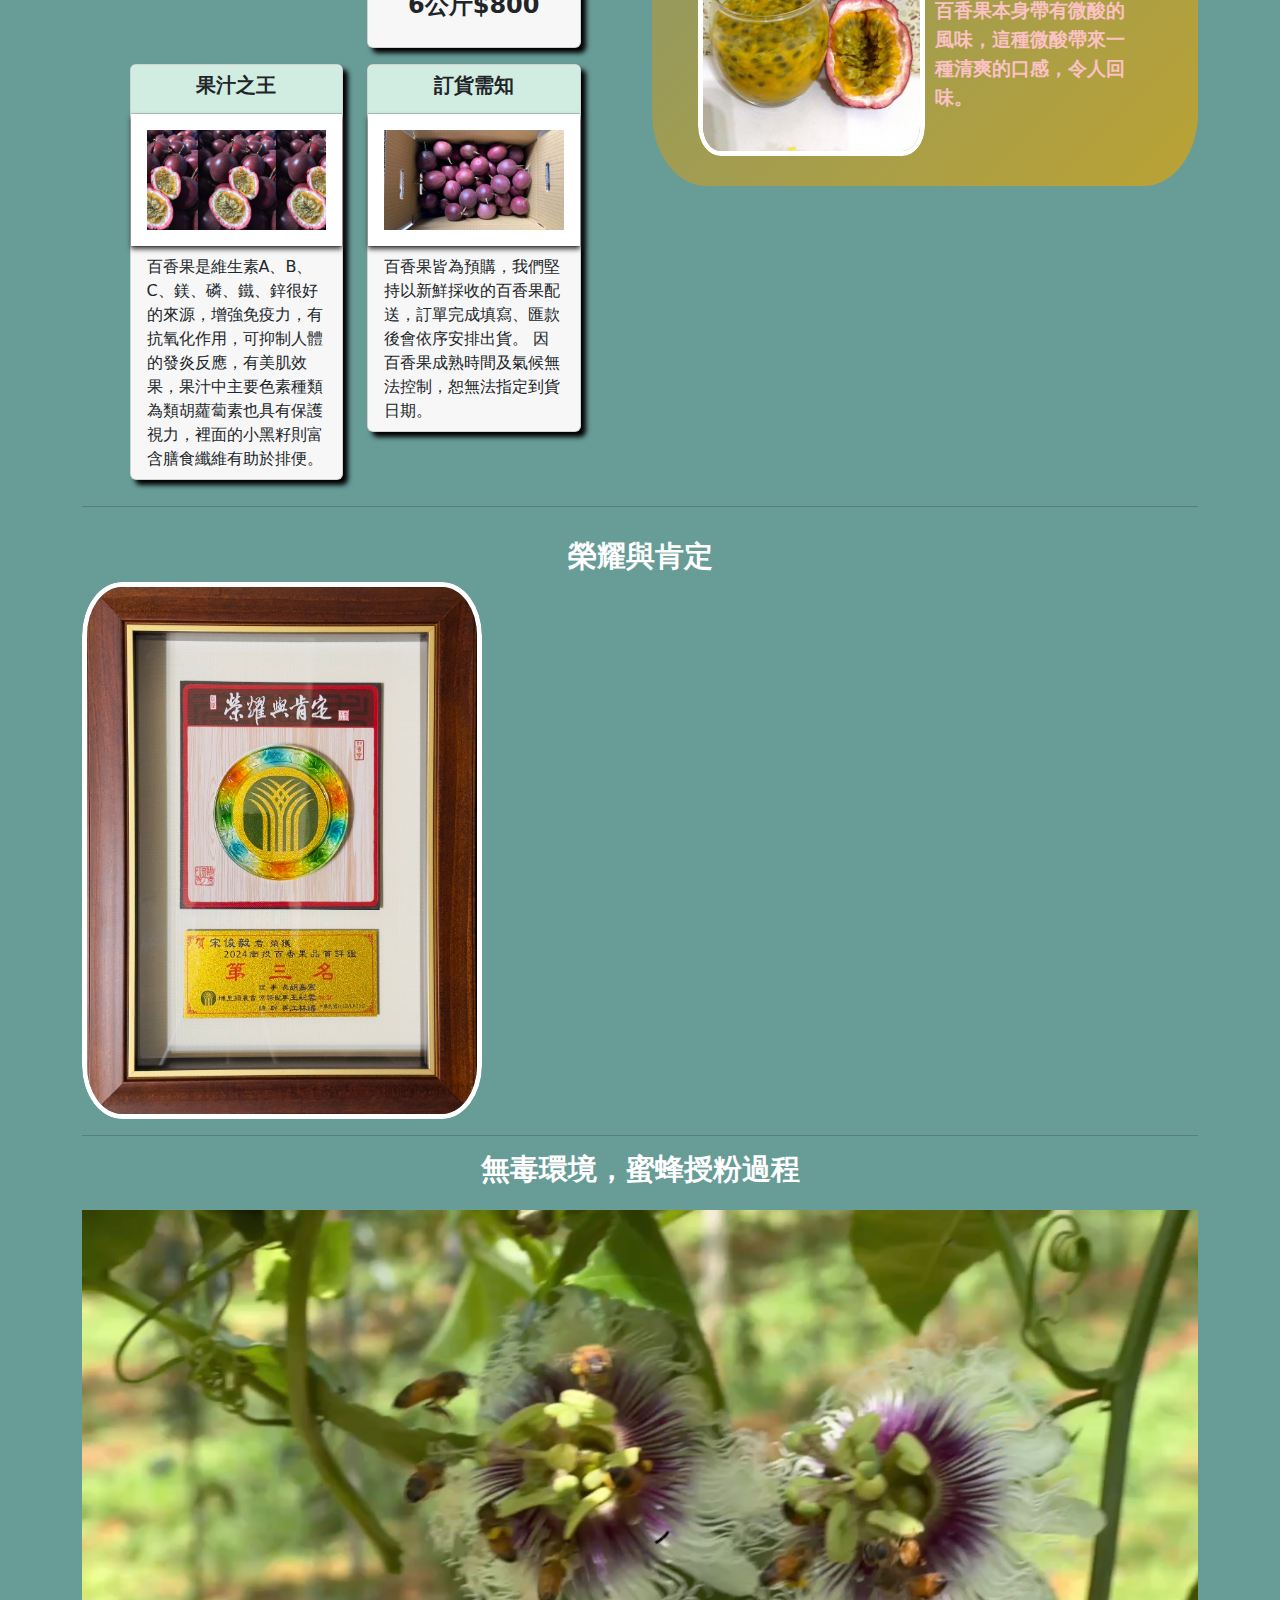
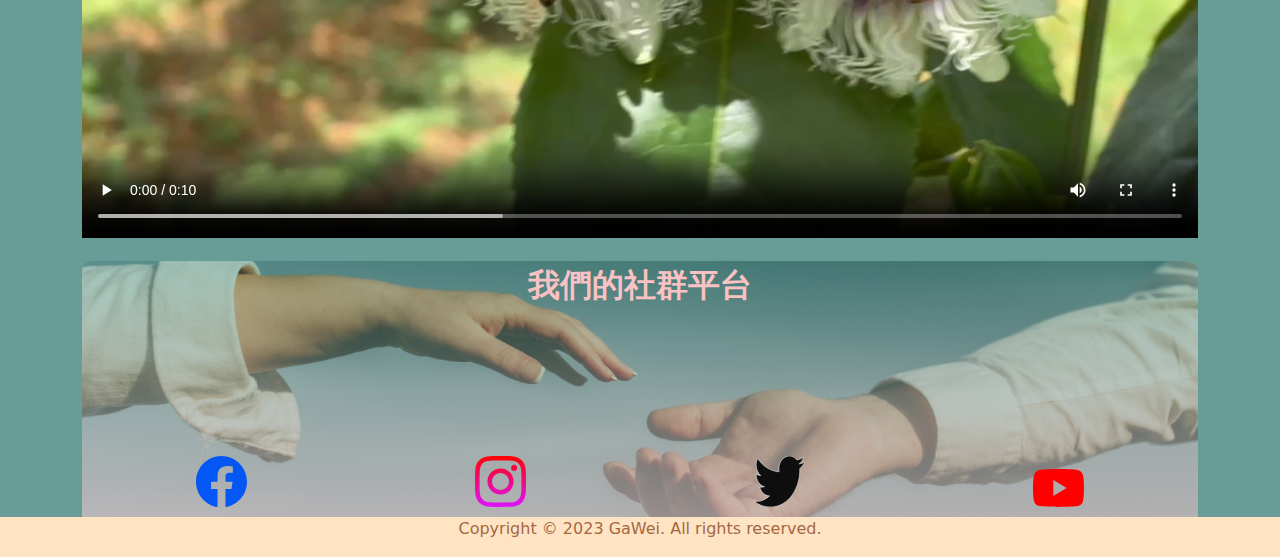
==== commit 008a4930: "修改名稱" ====
--- a/index.html
+++ b/index.html
@@ -207,7 +207,7 @@
                     <div class="section2 mt-3">
                         <div class="col-12 my-3">
                         <h3 class="videotitle">榮耀與肯定</h3>
-                            <div class="pimg">
+                            <div class="medalimg">
                                 <img src="./images/medal.jpg" alt="">
                             </div>
                         </div>
--- a/styles/style.css
+++ b/styles/style.css
@@ -275,19 +275,19 @@
   color: white;
   font-size: 1.8rem;
 }
-body .main1 .container .bottompar .section2 .pimg,
-html .main1 .container .bottompar .section2 .pimg {
+body .main1 .container .bottompar .section2 .medalimg,
+html .main1 .container .bottompar .section2 .medalimg {
   border-radius: 10%;
   min-height: 300px;
-  width: 400px;
+  max-width: 400px;
   min-width: 80px;
   overflow: hidden;
   display: flex;
   justify-content: center;
   align-items: center;
 }
-body .main1 .container .bottompar .section2 .pimg img,
-html .main1 .container .bottompar .section2 .pimg img {
+body .main1 .container .bottompar .section2 .medalimg img,
+html .main1 .container .bottompar .section2 .medalimg img {
   min-height: 300px;
   width: 400px;
   min-width: 80px;
